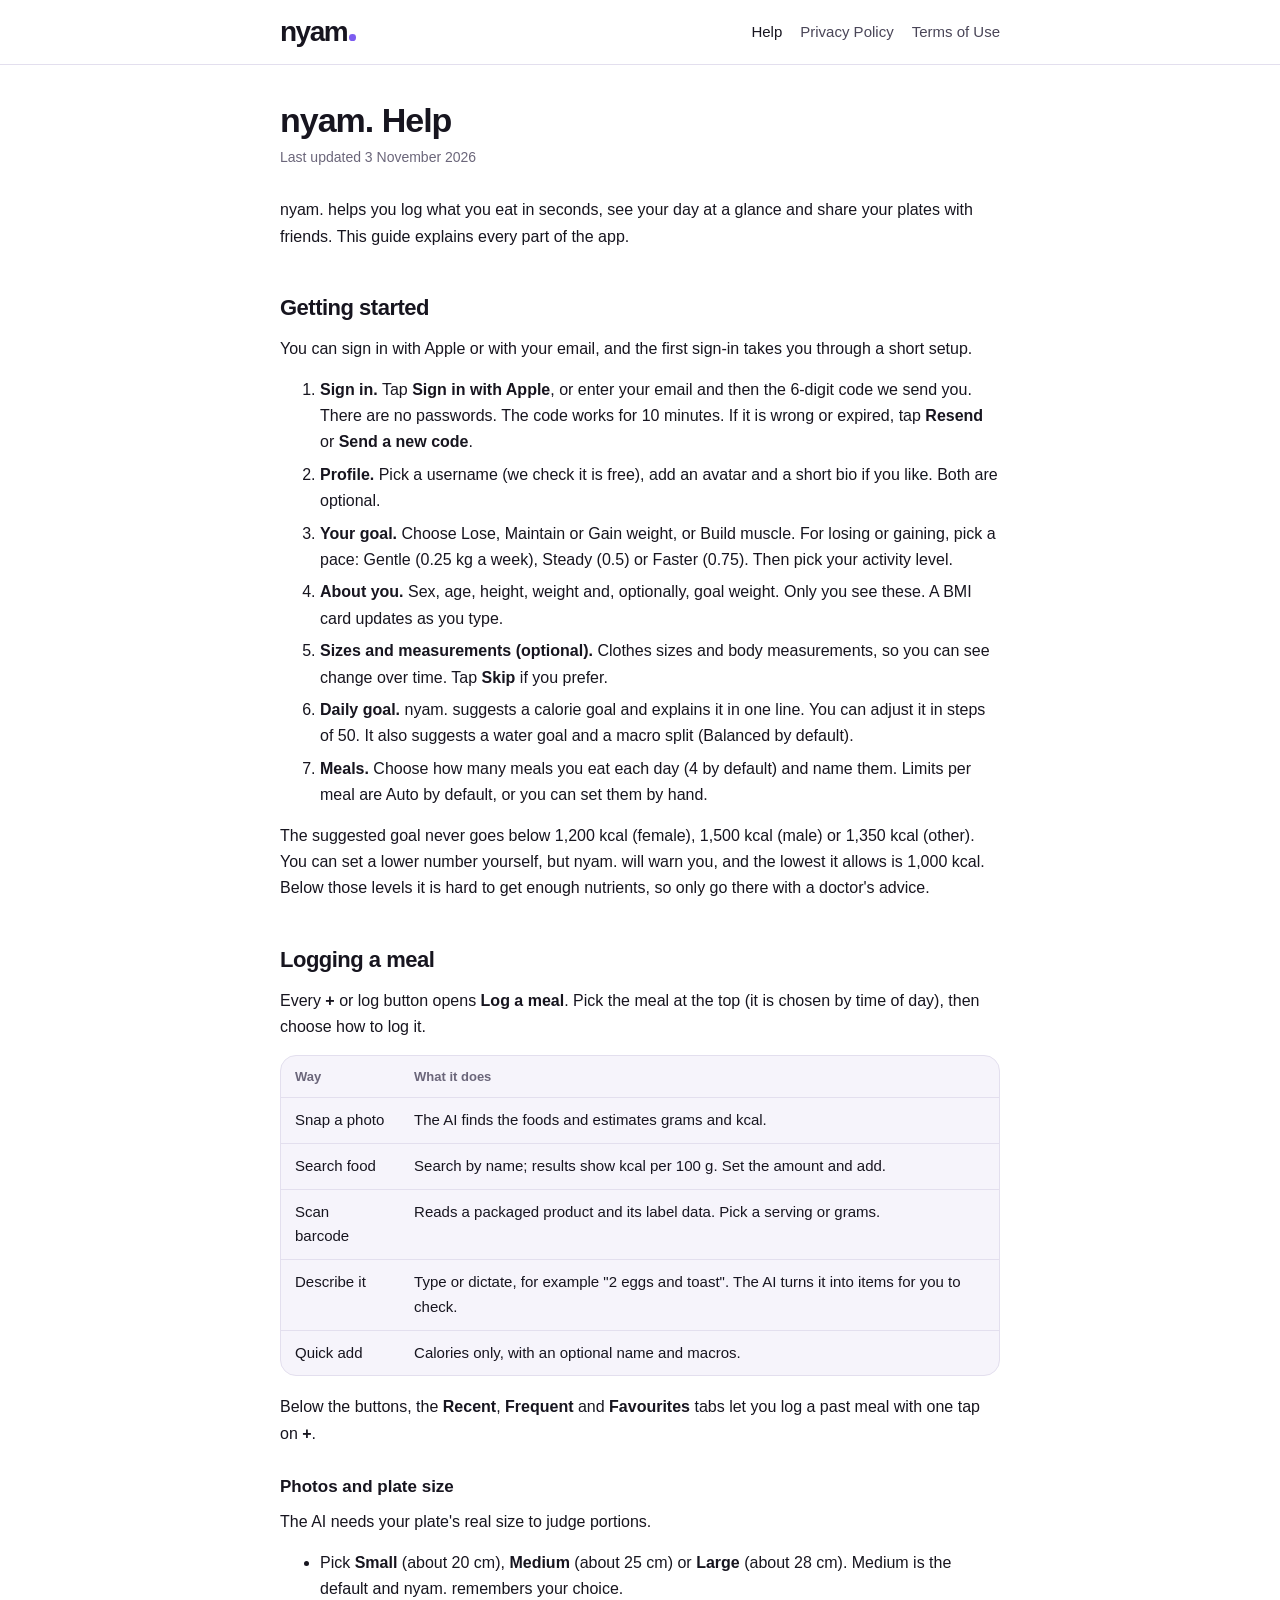
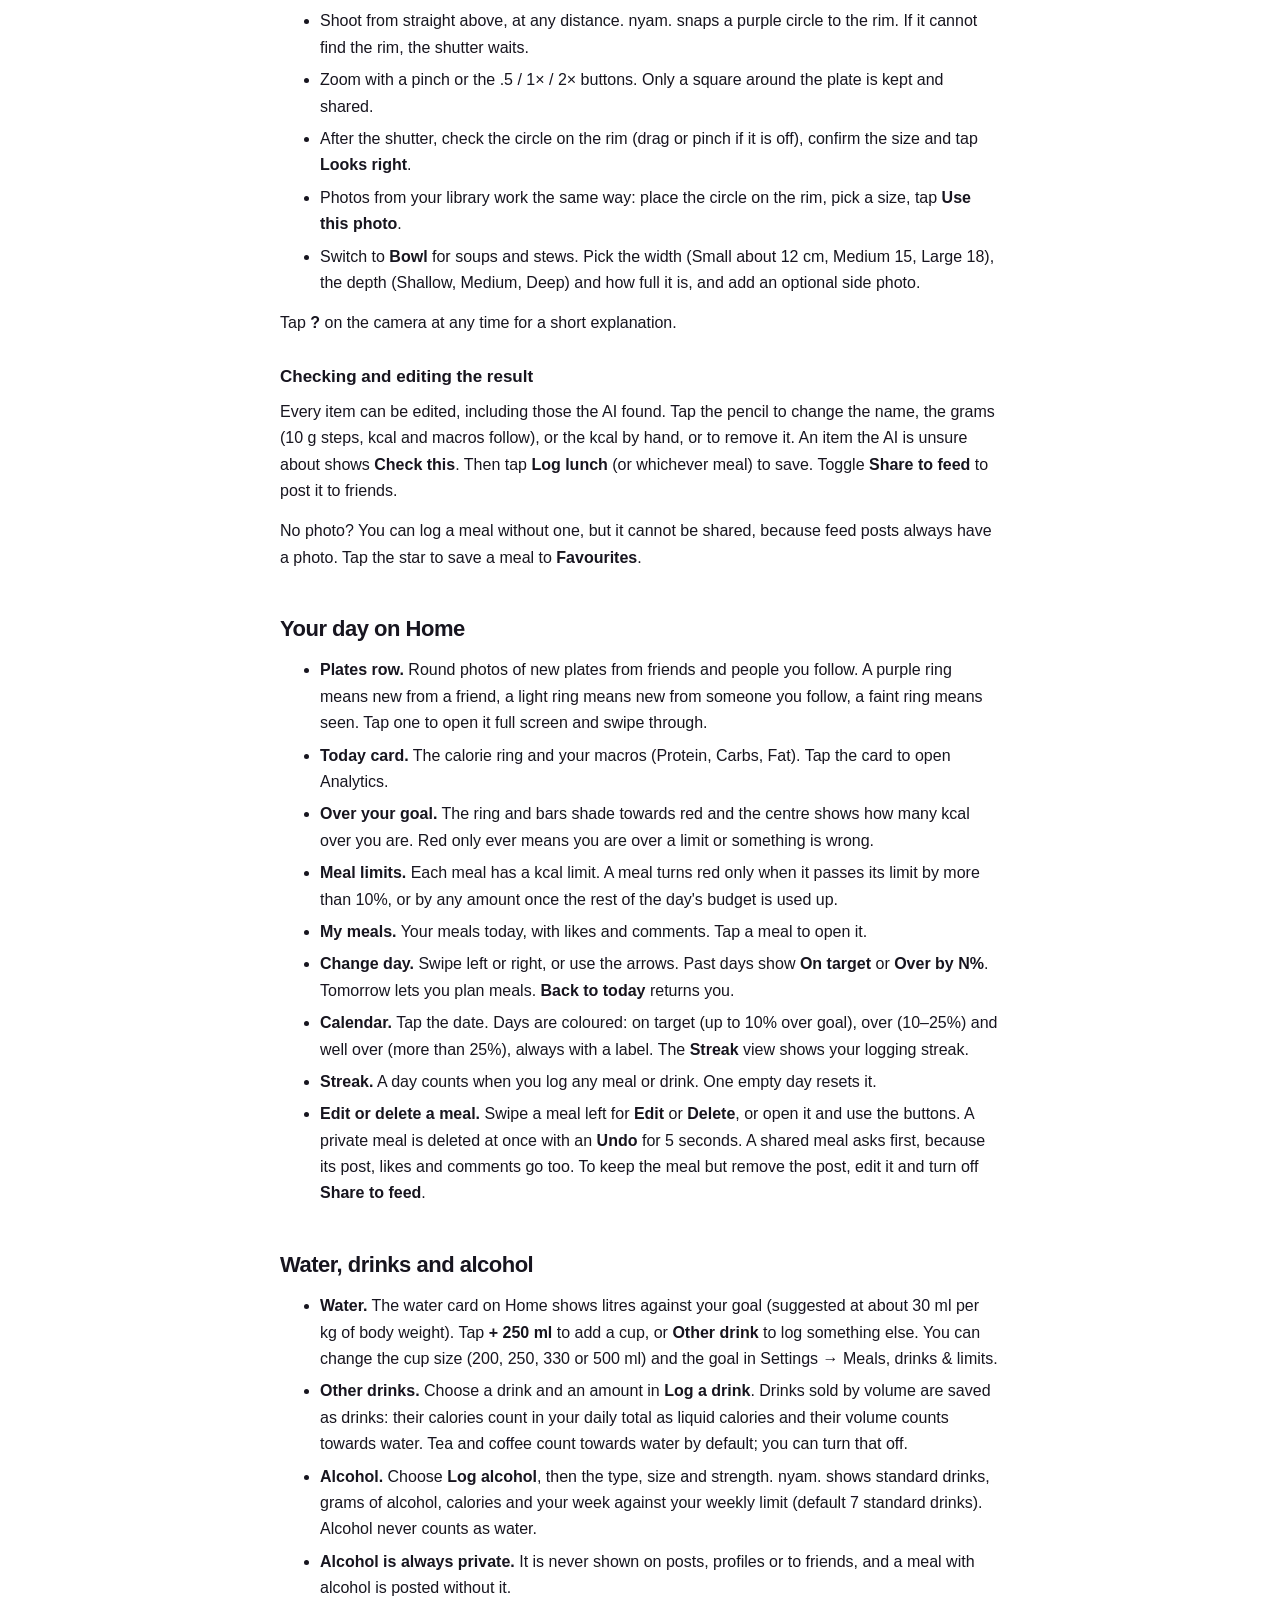
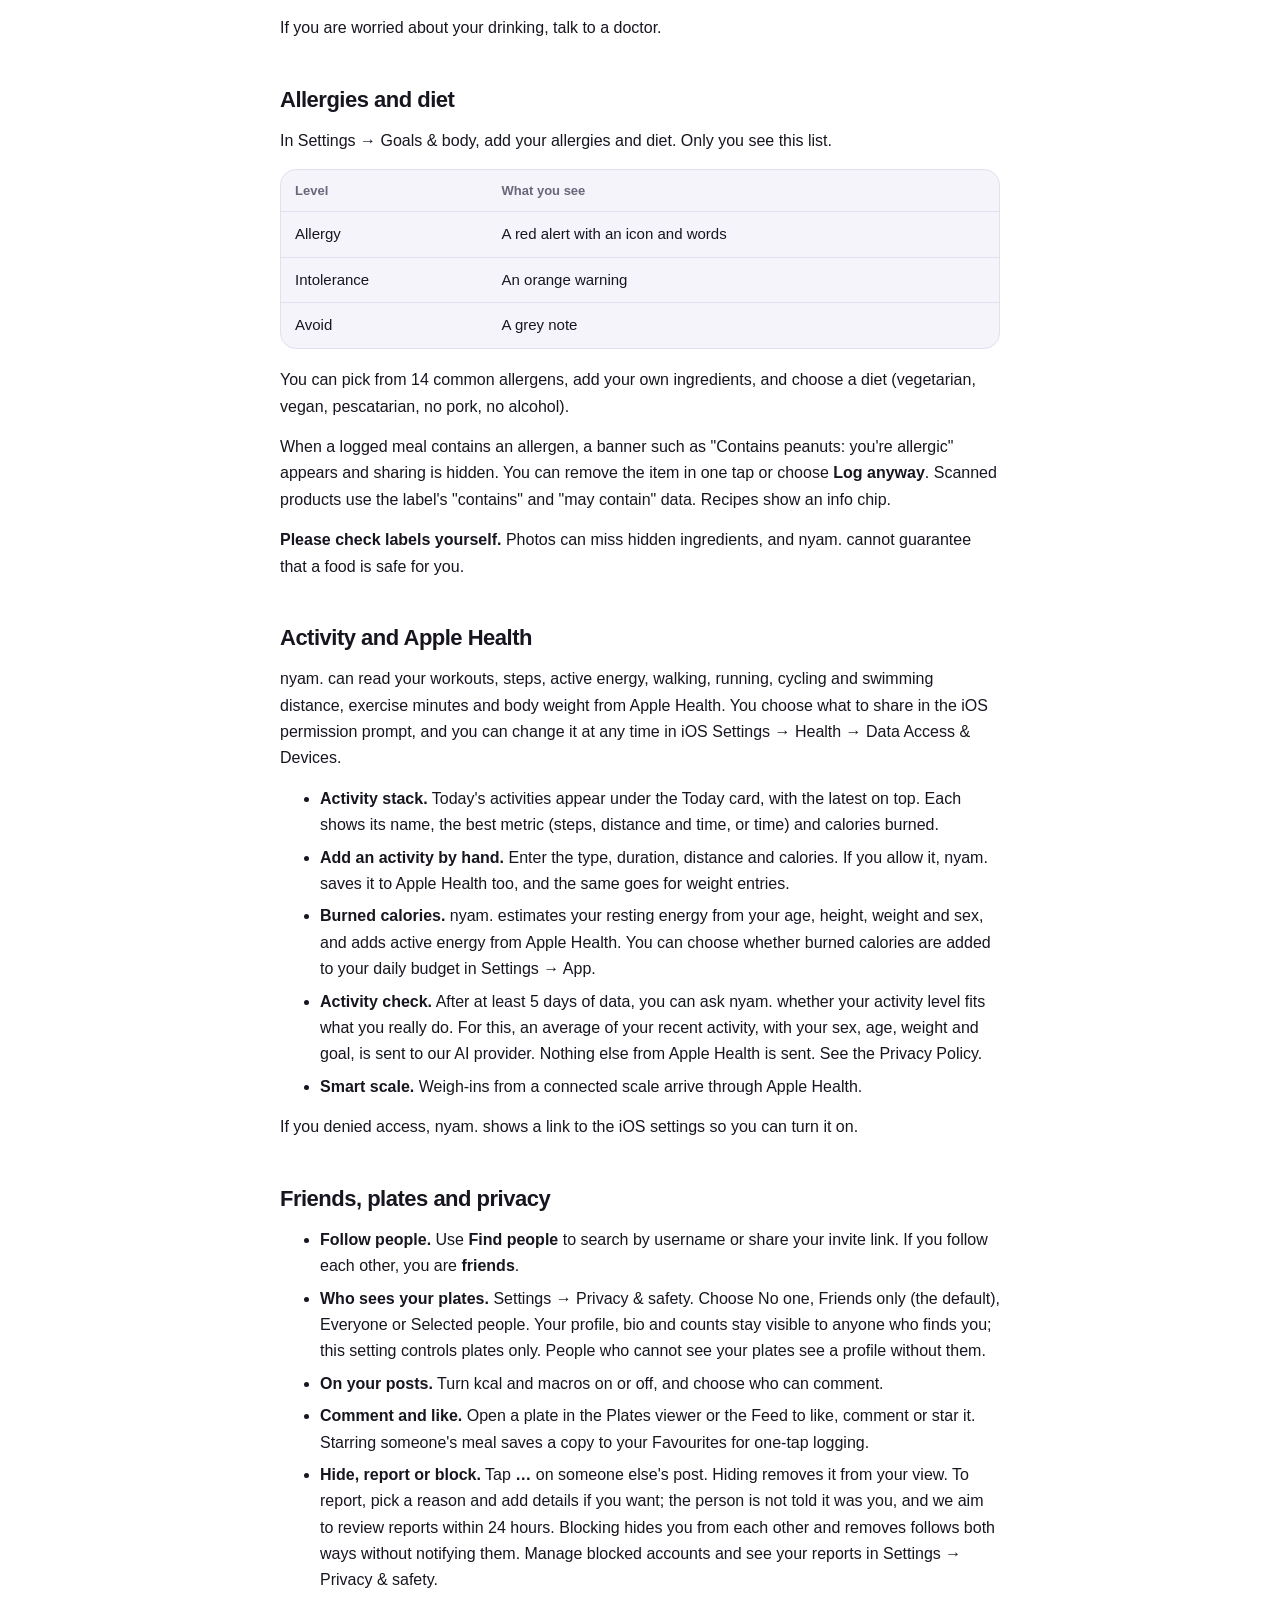
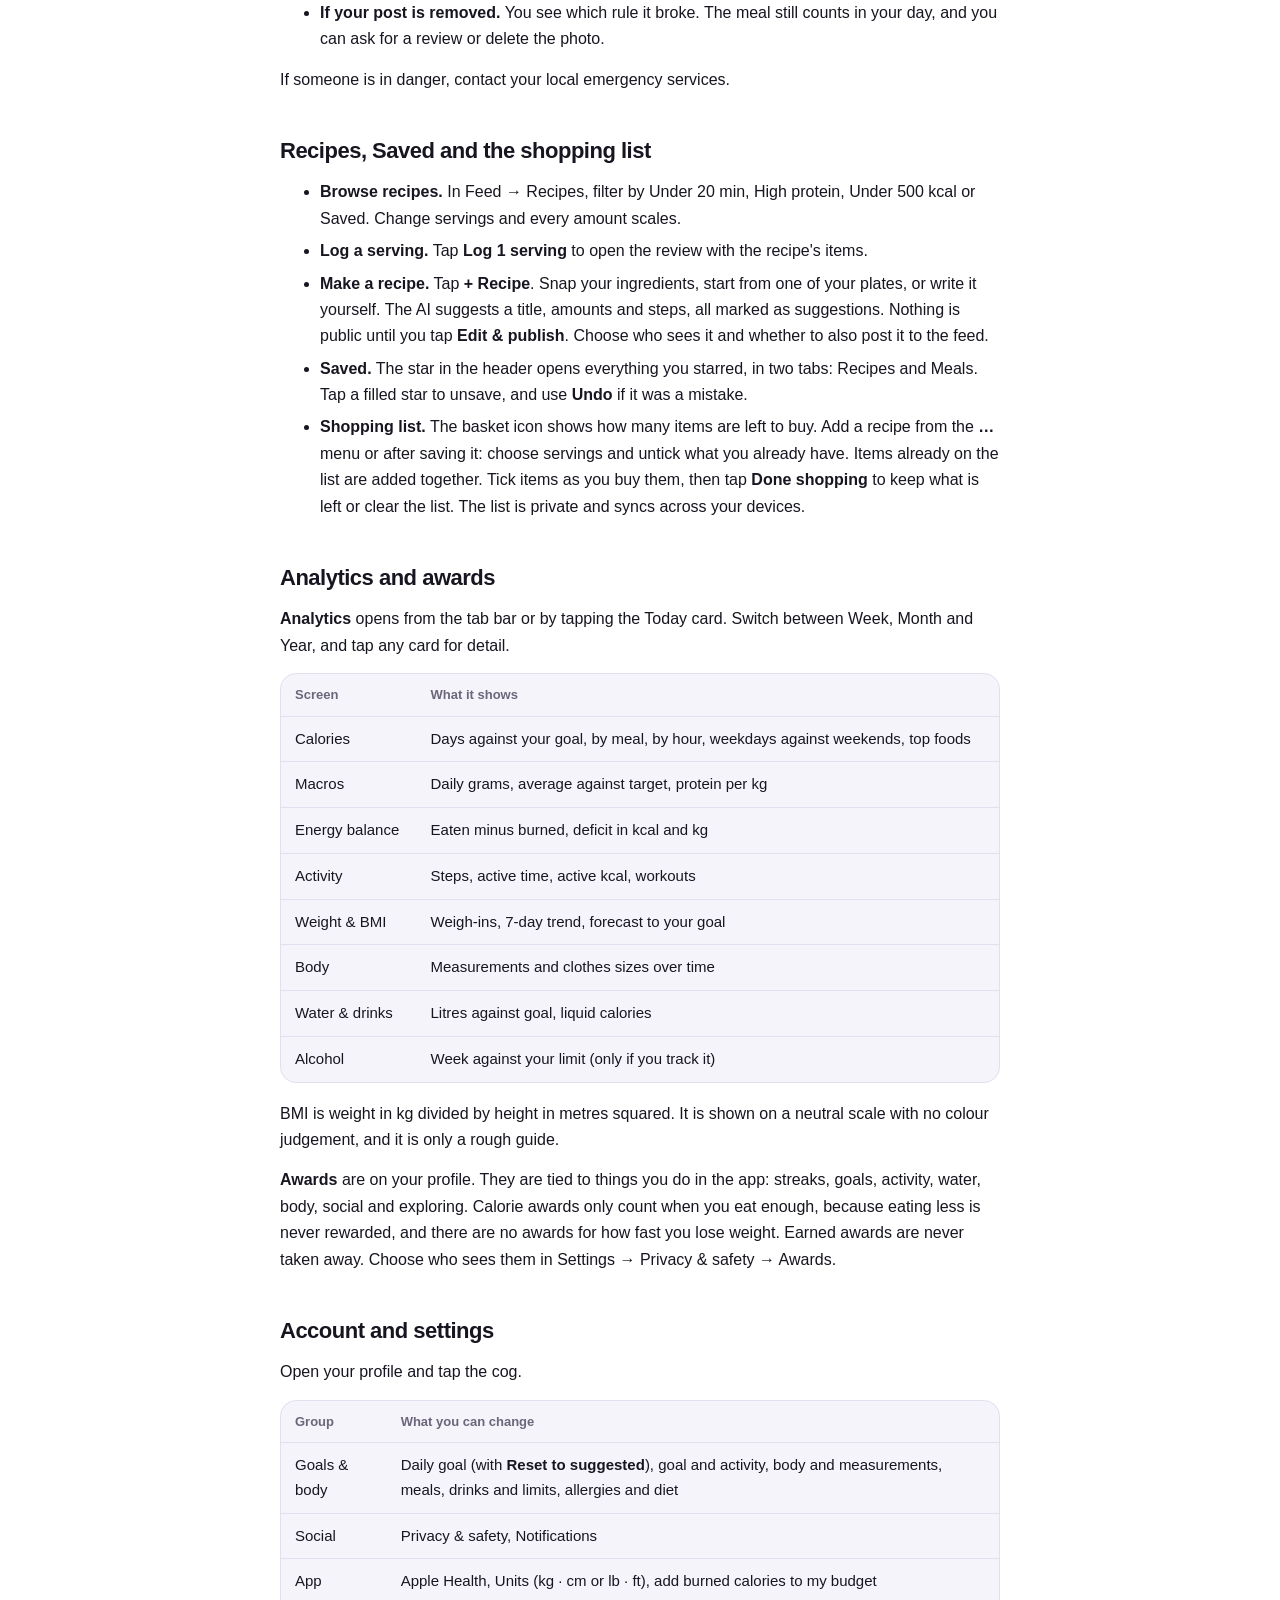
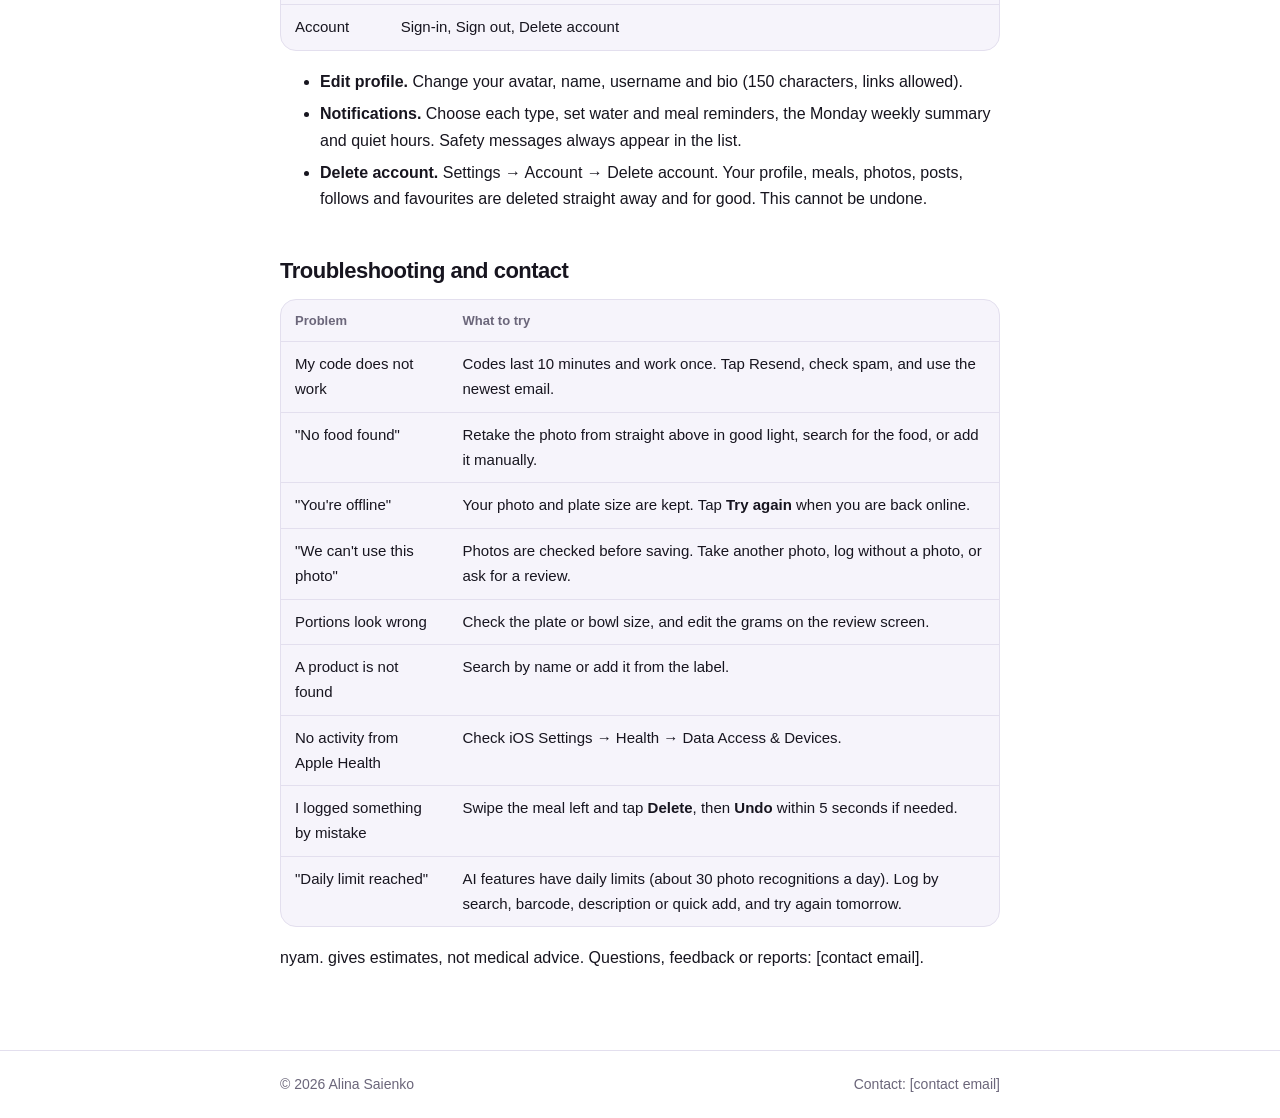
==== help/index.html @ d259c442 "Add Help, Privacy Policy and Terms pages Co-Authored-By: Claude Sonnet 5.5 <noreply@anthropic.com> C" ====
<!doctype html>
<html lang="en">
<head>
<meta charset="utf-8">
<meta name="viewport" content="width=device-width,initial-scale=1">
<title>nyam. Help</title>
<meta name="description" content="How to use nyam.: logging meals, plate size, privacy, Apple Health and troubleshooting.">
<meta name="theme-color" content="#08070C">
<link rel="stylesheet" href="../style.css">
</head>
<body>
<header class="top"><div class="wrap">
<a class="logo" href="../" aria-label="nyam. home">nyam<span class="dot"></span></a>
<nav><a href="../help/" aria-current="page">Help</a><a href="../privacy/">Privacy Policy</a><a href="../terms/">Terms of Use</a></nav>
</div></header>
<main><div class="wrap">
<h1 id="nyam-help">nyam. Help</h1>
<p class="updated">Last updated 3 November 2026</p>
<p>nyam. helps you log what you eat in seconds, see your day at a glance and share your plates with friends. This guide explains every part of the app.</p>
<h2 id="getting-started">Getting started</h2>
<p>You can sign in with Apple or with your email, and the first sign-in takes you through a short setup.</p>
<ol>
<li><strong>Sign in.</strong> Tap <strong>Sign in with Apple</strong>, or enter your email and then the 6-digit code we send you. There are no passwords. The code works for 10 minutes. If it is wrong or expired, tap <strong>Resend</strong> or <strong>Send a new code</strong>.</li>
<li><strong>Profile.</strong> Pick a username (we check it is free), add an avatar and a short bio if you like. Both are optional.</li>
<li><strong>Your goal.</strong> Choose Lose, Maintain or Gain weight, or Build muscle. For losing or gaining, pick a pace: Gentle (0.25 kg a week), Steady (0.5) or Faster (0.75). Then pick your activity level.</li>
<li><strong>About you.</strong> Sex, age, height, weight and, optionally, goal weight. Only you see these. A BMI card updates as you type.</li>
<li><strong>Sizes and measurements (optional).</strong> Clothes sizes and body measurements, so you can see change over time. Tap <strong>Skip</strong> if you prefer.</li>
<li><strong>Daily goal.</strong> nyam. suggests a calorie goal and explains it in one line. You can adjust it in steps of 50. It also suggests a water goal and a macro split (Balanced by default).</li>
<li><strong>Meals.</strong> Choose how many meals you eat each day (4 by default) and name them. Limits per meal are Auto by default, or you can set them by hand.</li>
</ol>
<p>The suggested goal never goes below 1,200 kcal (female), 1,500 kcal (male) or 1,350 kcal (other). You can set a lower number yourself, but nyam. will warn you, and the lowest it allows is 1,000 kcal. Below those levels it is hard to get enough nutrients, so only go there with a doctor's advice.</p>
<h2 id="logging-a-meal">Logging a meal</h2>
<p>Every <strong>+</strong> or log button opens <strong>Log a meal</strong>. Pick the meal at the top (it is chosen by time of day), then choose how to log it.</p>
<div class="tablewrap"><table>
<thead>
<tr>
<th>Way</th>
<th>What it does</th>
</tr>
</thead>
<tbody>
<tr>
<td>Snap a photo</td>
<td>The AI finds the foods and estimates grams and kcal.</td>
</tr>
<tr>
<td>Search food</td>
<td>Search by name; results show kcal per 100 g. Set the amount and add.</td>
</tr>
<tr>
<td>Scan barcode</td>
<td>Reads a packaged product and its label data. Pick a serving or grams.</td>
</tr>
<tr>
<td>Describe it</td>
<td>Type or dictate, for example "2 eggs and toast". The AI turns it into items for you to check.</td>
</tr>
<tr>
<td>Quick add</td>
<td>Calories only, with an optional name and macros.</td>
</tr>
</tbody>
</table></div>
<p>Below the buttons, the <strong>Recent</strong>, <strong>Frequent</strong> and <strong>Favourites</strong> tabs let you log a past meal with one tap on <strong>+</strong>.</p>
<h3 id="photos-and-plate-size">Photos and plate size</h3>
<p>The AI needs your plate's real size to judge portions.</p>
<ul>
<li>Pick <strong>Small</strong> (about 20 cm), <strong>Medium</strong> (about 25 cm) or <strong>Large</strong> (about 28 cm). Medium is the default and nyam. remembers your choice.</li>
<li>Shoot from straight above, at any distance. nyam. snaps a purple circle to the rim. If it cannot find the rim, the shutter waits.</li>
<li>Zoom with a pinch or the .5 / 1× / 2× buttons. Only a square around the plate is kept and shared.</li>
<li>After the shutter, check the circle on the rim (drag or pinch if it is off), confirm the size and tap <strong>Looks right</strong>.</li>
<li>Photos from your library work the same way: place the circle on the rim, pick a size, tap <strong>Use this photo</strong>.</li>
<li>Switch to <strong>Bowl</strong> for soups and stews. Pick the width (Small about 12 cm, Medium 15, Large 18), the depth (Shallow, Medium, Deep) and how full it is, and add an optional side photo.</li>
</ul>
<p>Tap <strong>?</strong> on the camera at any time for a short explanation.</p>
<h3 id="checking-and-editing-the-result">Checking and editing the result</h3>
<p>Every item can be edited, including those the AI found. Tap the pencil to change the name, the grams (10 g steps, kcal and macros follow), or the kcal by hand, or to remove it. An item the AI is unsure about shows <strong>Check this</strong>. Then tap <strong>Log lunch</strong> (or whichever meal) to save. Toggle <strong>Share to feed</strong> to post it to friends.</p>
<p>No photo? You can log a meal without one, but it cannot be shared, because feed posts always have a photo. Tap the star to save a meal to <strong>Favourites</strong>.</p>
<h2 id="your-day-on-home">Your day on Home</h2>
<ul>
<li><strong>Plates row.</strong> Round photos of new plates from friends and people you follow. A purple ring means new from a friend, a light ring means new from someone you follow, a faint ring means seen. Tap one to open it full screen and swipe through.</li>
<li><strong>Today card.</strong> The calorie ring and your macros (Protein, Carbs, Fat). Tap the card to open Analytics.</li>
<li><strong>Over your goal.</strong> The ring and bars shade towards red and the centre shows how many kcal over you are. Red only ever means you are over a limit or something is wrong.</li>
<li><strong>Meal limits.</strong> Each meal has a kcal limit. A meal turns red only when it passes its limit by more than 10%, or by any amount once the rest of the day's budget is used up.</li>
<li><strong>My meals.</strong> Your meals today, with likes and comments. Tap a meal to open it.</li>
<li><strong>Change day.</strong> Swipe left or right, or use the arrows. Past days show <strong>On target</strong> or <strong>Over by N%</strong>. Tomorrow lets you plan meals. <strong>Back to today</strong> returns you.</li>
<li><strong>Calendar.</strong> Tap the date. Days are coloured: on target (up to 10% over goal), over (10–25%) and well over (more than 25%), always with a label. The <strong>Streak</strong> view shows your logging streak.</li>
<li><strong>Streak.</strong> A day counts when you log any meal or drink. One empty day resets it.</li>
<li><strong>Edit or delete a meal.</strong> Swipe a meal left for <strong>Edit</strong> or <strong>Delete</strong>, or open it and use the buttons. A private meal is deleted at once with an <strong>Undo</strong> for 5 seconds. A shared meal asks first, because its post, likes and comments go too. To keep the meal but remove the post, edit it and turn off <strong>Share to feed</strong>.</li>
</ul>
<h2 id="water-drinks-and-alcohol">Water, drinks and alcohol</h2>
<ul>
<li><strong>Water.</strong> The water card on Home shows litres against your goal (suggested at about 30 ml per kg of body weight). Tap <strong>+ 250 ml</strong> to add a cup, or <strong>Other drink</strong> to log something else. You can change the cup size (200, 250, 330 or 500 ml) and the goal in Settings → Meals, drinks &amp; limits.</li>
<li><strong>Other drinks.</strong> Choose a drink and an amount in <strong>Log a drink</strong>. Drinks sold by volume are saved as drinks: their calories count in your daily total as liquid calories and their volume counts towards water. Tea and coffee count towards water by default; you can turn that off.</li>
<li><strong>Alcohol.</strong> Choose <strong>Log alcohol</strong>, then the type, size and strength. nyam. shows standard drinks, grams of alcohol, calories and your week against your weekly limit (default 7 standard drinks). Alcohol never counts as water.</li>
<li><strong>Alcohol is always private.</strong> It is never shown on posts, profiles or to friends, and a meal with alcohol is posted without it.</li>
</ul>
<p>If you are worried about your drinking, talk to a doctor.</p>
<h2 id="allergies-and-diet">Allergies and diet</h2>
<p>In Settings → Goals &amp; body, add your allergies and diet. Only you see this list.</p>
<div class="tablewrap"><table>
<thead>
<tr>
<th>Level</th>
<th>What you see</th>
</tr>
</thead>
<tbody>
<tr>
<td>Allergy</td>
<td>A red alert with an icon and words</td>
</tr>
<tr>
<td>Intolerance</td>
<td>An orange warning</td>
</tr>
<tr>
<td>Avoid</td>
<td>A grey note</td>
</tr>
</tbody>
</table></div>
<p>You can pick from 14 common allergens, add your own ingredients, and choose a diet (vegetarian, vegan, pescatarian, no pork, no alcohol).</p>
<p>When a logged meal contains an allergen, a banner such as "Contains peanuts: you're allergic" appears and sharing is hidden. You can remove the item in one tap or choose <strong>Log anyway</strong>. Scanned products use the label's "contains" and "may contain" data. Recipes show an info chip.</p>
<p><strong>Please check labels yourself.</strong> Photos can miss hidden ingredients, and nyam. cannot guarantee that a food is safe for you.</p>
<h2 id="activity-and-apple-health">Activity and Apple Health</h2>
<p>nyam. can read your workouts, steps, active energy, walking, running, cycling and swimming distance, exercise minutes and body weight from Apple Health. You choose what to share in the iOS permission prompt, and you can change it at any time in iOS Settings → Health → Data Access &amp; Devices.</p>
<ul>
<li><strong>Activity stack.</strong> Today's activities appear under the Today card, with the latest on top. Each shows its name, the best metric (steps, distance and time, or time) and calories burned.</li>
<li><strong>Add an activity by hand.</strong> Enter the type, duration, distance and calories. If you allow it, nyam. saves it to Apple Health too, and the same goes for weight entries.</li>
<li><strong>Burned calories.</strong> nyam. estimates your resting energy from your age, height, weight and sex, and adds active energy from Apple Health. You can choose whether burned calories are added to your daily budget in Settings → App.</li>
<li><strong>Activity check.</strong> After at least 5 days of data, you can ask nyam. whether your activity level fits what you really do. For this, an average of your recent activity, with your sex, age, weight and goal, is sent to our AI provider. Nothing else from Apple Health is sent. See the Privacy Policy.</li>
<li><strong>Smart scale.</strong> Weigh-ins from a connected scale arrive through Apple Health.</li>
</ul>
<p>If you denied access, nyam. shows a link to the iOS settings so you can turn it on.</p>
<h2 id="friends-plates-and-privacy">Friends, plates and privacy</h2>
<ul>
<li><strong>Follow people.</strong> Use <strong>Find people</strong> to search by username or share your invite link. If you follow each other, you are <strong>friends</strong>.</li>
<li><strong>Who sees your plates.</strong> Settings → Privacy &amp; safety. Choose No one, Friends only (the default), Everyone or Selected people. Your profile, bio and counts stay visible to anyone who finds you; this setting controls plates only. People who cannot see your plates see a profile without them.</li>
<li><strong>On your posts.</strong> Turn kcal and macros on or off, and choose who can comment.</li>
<li><strong>Comment and like.</strong> Open a plate in the Plates viewer or the Feed to like, comment or star it. Starring someone's meal saves a copy to your Favourites for one-tap logging.</li>
<li><strong>Hide, report or block.</strong> Tap <strong>…</strong> on someone else's post. Hiding removes it from your view. To report, pick a reason and add details if you want; the person is not told it was you, and we aim to review reports within 24 hours. Blocking hides you from each other and removes follows both ways without notifying them. Manage blocked accounts and see your reports in Settings → Privacy &amp; safety.</li>
<li><strong>If your post is removed.</strong> You see which rule it broke. The meal still counts in your day, and you can ask for a review or delete the photo.</li>
</ul>
<p>If someone is in danger, contact your local emergency services.</p>
<h2 id="recipes-saved-and-the-shopping-list">Recipes, Saved and the shopping list</h2>
<ul>
<li><strong>Browse recipes.</strong> In Feed → Recipes, filter by Under 20 min, High protein, Under 500 kcal or Saved. Change servings and every amount scales.</li>
<li><strong>Log a serving.</strong> Tap <strong>Log 1 serving</strong> to open the review with the recipe's items.</li>
<li><strong>Make a recipe.</strong> Tap <strong>+ Recipe</strong>. Snap your ingredients, start from one of your plates, or write it yourself. The AI suggests a title, amounts and steps, all marked as suggestions. Nothing is public until you tap <strong>Edit &amp; publish</strong>. Choose who sees it and whether to also post it to the feed.</li>
<li><strong>Saved.</strong> The star in the header opens everything you starred, in two tabs: Recipes and Meals. Tap a filled star to unsave, and use <strong>Undo</strong> if it was a mistake.</li>
<li><strong>Shopping list.</strong> The basket icon shows how many items are left to buy. Add a recipe from the <strong>…</strong> menu or after saving it: choose servings and untick what you already have. Items already on the list are added together. Tick items as you buy them, then tap <strong>Done shopping</strong> to keep what is left or clear the list. The list is private and syncs across your devices.</li>
</ul>
<h2 id="analytics-and-awards">Analytics and awards</h2>
<p><strong>Analytics</strong> opens from the tab bar or by tapping the Today card. Switch between Week, Month and Year, and tap any card for detail.</p>
<div class="tablewrap"><table>
<thead>
<tr>
<th>Screen</th>
<th>What it shows</th>
</tr>
</thead>
<tbody>
<tr>
<td>Calories</td>
<td>Days against your goal, by meal, by hour, weekdays against weekends, top foods</td>
</tr>
<tr>
<td>Macros</td>
<td>Daily grams, average against target, protein per kg</td>
</tr>
<tr>
<td>Energy balance</td>
<td>Eaten minus burned, deficit in kcal and kg</td>
</tr>
<tr>
<td>Activity</td>
<td>Steps, active time, active kcal, workouts</td>
</tr>
<tr>
<td>Weight &amp; BMI</td>
<td>Weigh-ins, 7-day trend, forecast to your goal</td>
</tr>
<tr>
<td>Body</td>
<td>Measurements and clothes sizes over time</td>
</tr>
<tr>
<td>Water &amp; drinks</td>
<td>Litres against goal, liquid calories</td>
</tr>
<tr>
<td>Alcohol</td>
<td>Week against your limit (only if you track it)</td>
</tr>
</tbody>
</table></div>
<p>BMI is weight in kg divided by height in metres squared. It is shown on a neutral scale with no colour judgement, and it is only a rough guide.</p>
<p><strong>Awards</strong> are on your profile. They are tied to things you do in the app: streaks, goals, activity, water, body, social and exploring. Calorie awards only count when you eat enough, because eating less is never rewarded, and there are no awards for how fast you lose weight. Earned awards are never taken away. Choose who sees them in Settings → Privacy &amp; safety → Awards.</p>
<h2 id="account-and-settings">Account and settings</h2>
<p>Open your profile and tap the cog.</p>
<div class="tablewrap"><table>
<thead>
<tr>
<th>Group</th>
<th>What you can change</th>
</tr>
</thead>
<tbody>
<tr>
<td>Goals &amp; body</td>
<td>Daily goal (with <strong>Reset to suggested</strong>), goal and activity, body and measurements, meals, drinks and limits, allergies and diet</td>
</tr>
<tr>
<td>Social</td>
<td>Privacy &amp; safety, Notifications</td>
</tr>
<tr>
<td>App</td>
<td>Apple Health, Units (kg · cm or lb · ft), add burned calories to my budget</td>
</tr>
<tr>
<td>Account</td>
<td>Sign-in, Sign out, Delete account</td>
</tr>
</tbody>
</table></div>
<ul>
<li><strong>Edit profile.</strong> Change your avatar, name, username and bio (150 characters, links allowed).</li>
<li><strong>Notifications.</strong> Choose each type, set water and meal reminders, the Monday weekly summary and quiet hours. Safety messages always appear in the list.</li>
<li><strong>Delete account.</strong> Settings → Account → Delete account. Your profile, meals, photos, posts, follows and favourites are deleted straight away and for good. This cannot be undone.</li>
</ul>
<h2 id="troubleshooting-and-contact">Troubleshooting and contact</h2>
<div class="tablewrap"><table>
<thead>
<tr>
<th>Problem</th>
<th>What to try</th>
</tr>
</thead>
<tbody>
<tr>
<td>My code does not work</td>
<td>Codes last 10 minutes and work once. Tap Resend, check spam, and use the newest email.</td>
</tr>
<tr>
<td>"No food found"</td>
<td>Retake the photo from straight above in good light, search for the food, or add it manually.</td>
</tr>
<tr>
<td>"You're offline"</td>
<td>Your photo and plate size are kept. Tap <strong>Try again</strong> when you are back online.</td>
</tr>
<tr>
<td>"We can't use this photo"</td>
<td>Photos are checked before saving. Take another photo, log without a photo, or ask for a review.</td>
</tr>
<tr>
<td>Portions look wrong</td>
<td>Check the plate or bowl size, and edit the grams on the review screen.</td>
</tr>
<tr>
<td>A product is not found</td>
<td>Search by name or add it from the label.</td>
</tr>
<tr>
<td>No activity from Apple Health</td>
<td>Check iOS Settings → Health → Data Access &amp; Devices.</td>
</tr>
<tr>
<td>I logged something by mistake</td>
<td>Swipe the meal left and tap <strong>Delete</strong>, then <strong>Undo</strong> within 5 seconds if needed.</td>
</tr>
<tr>
<td>"Daily limit reached"</td>
<td>AI features have daily limits (about 30 photo recognitions a day). Log by search, barcode, description or quick add, and try again tomorrow.</td>
</tr>
</tbody>
</table></div>
<p>nyam. gives estimates, not medical advice. Questions, feedback or reports: [contact email].</p>
</div></main>
<footer><div class="wrap"><span>&copy; 2026 Alina Saienko</span><span>Contact: [contact email]</span></div></footer>
</body>
</html>
---- style.css ----
:root{--void:#08070C;--card:#17151F;--line:#2A2734;--chalk:#F2F0F7;--mist:#CBC7D6;--mute:#A29DB0;--orchid:#A78BFA;}
*{box-sizing:border-box}
html{-webkit-text-size-adjust:100%}
body{margin:0;background:var(--void);color:var(--chalk);font:16px/1.65 -apple-system,BlinkMacSystemFont,"Segoe UI",Roboto,Helvetica,Arial,sans-serif}
a{color:var(--orchid);text-underline-offset:2px}
a:hover{color:#C9BBFF}
.wrap{max-width:760px;margin:0 auto;padding:0 20px}
header.top{border-bottom:1px solid var(--line)}
header.top .wrap{display:flex;align-items:center;justify-content:space-between;gap:16px;padding:18px 20px;flex-wrap:wrap}
.logo{font-weight:800;font-size:28px;letter-spacing:-1.5px;color:var(--chalk);text-decoration:none;line-height:1}
.logo .dot{display:inline-block;width:.24em;height:.24em;border-radius:50%;background:var(--orchid);margin-left:.06em}
nav a{color:var(--mist);text-decoration:none;margin-left:18px;font-size:15px}
nav a:hover,nav a[aria-current]{color:var(--chalk)}
main{padding:36px 0 64px}
h1{font-size:34px;line-height:1.15;letter-spacing:-1px;margin:0 0 6px;font-weight:800}
.updated{color:var(--mute);font-size:14px;margin:0 0 28px}
h2{font-size:22px;letter-spacing:-.5px;margin:40px 0 10px;font-weight:800;scroll-margin-top:16px}
h3{font-size:17px;margin:26px 0 8px;font-weight:700}
p,ul,ol{margin:0 0 14px}
li{margin-bottom:6px}
strong{font-weight:700}
.tablewrap{overflow-x:auto;margin:0 0 18px;border:1px solid var(--line);border-radius:16px;background:var(--card)}
table{border-collapse:collapse;width:100%;font-size:15px}
th,td{text-align:left;vertical-align:top;padding:10px 14px;border-bottom:1px solid var(--line)}
th{color:var(--mute);font-weight:600;font-size:13px;white-space:nowrap}
tr:last-child td{border-bottom:0}
footer{border-top:1px solid var(--line);color:var(--mute);font-size:14px}
footer .wrap{padding:22px 20px;display:flex;gap:8px 20px;flex-wrap:wrap;justify-content:space-between}
footer a{color:var(--mist)}
.cards{display:grid;gap:14px;margin:28px 0}
.card{display:block;background:var(--card);border:1px solid var(--line);border-radius:28px;padding:22px 24px;text-decoration:none;color:var(--chalk)}
.card:hover{border-color:var(--orchid)}
.card b{display:block;font-size:19px;letter-spacing:-.3px;margin-bottom:4px}
.card span{color:var(--mute);font-size:15px}
.lead{font-size:19px;color:var(--mist)}
@media (prefers-color-scheme:light){
:root{--void:#FFFFFF;--card:#F6F4FB;--line:#E3DFEE;--chalk:#17151F;--mist:#4A4658;--mute:#6B667A;--orchid:#5B3FD9}
a:hover{color:#3E27A8}
.logo .dot{background:#7C5CF0}
}
@media print{body{background:#fff;color:#000}header.top,footer{display:none}}
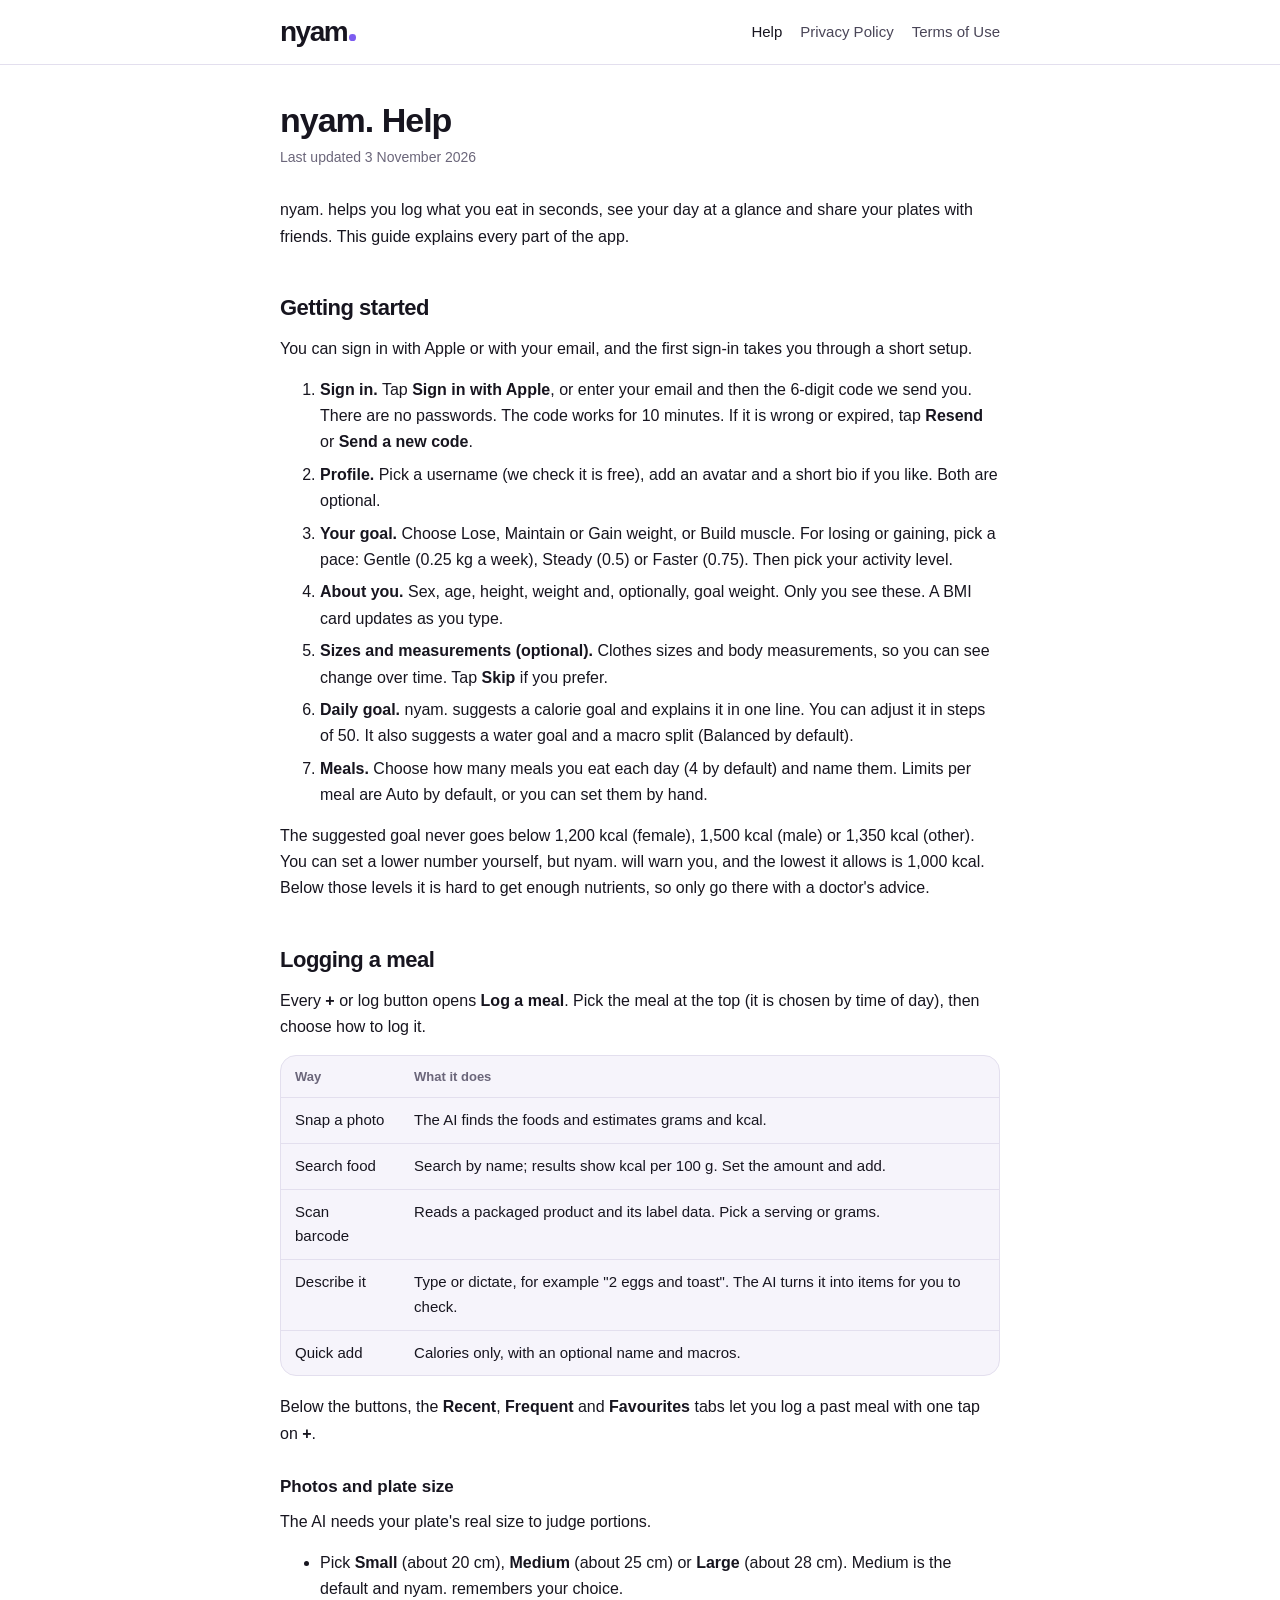
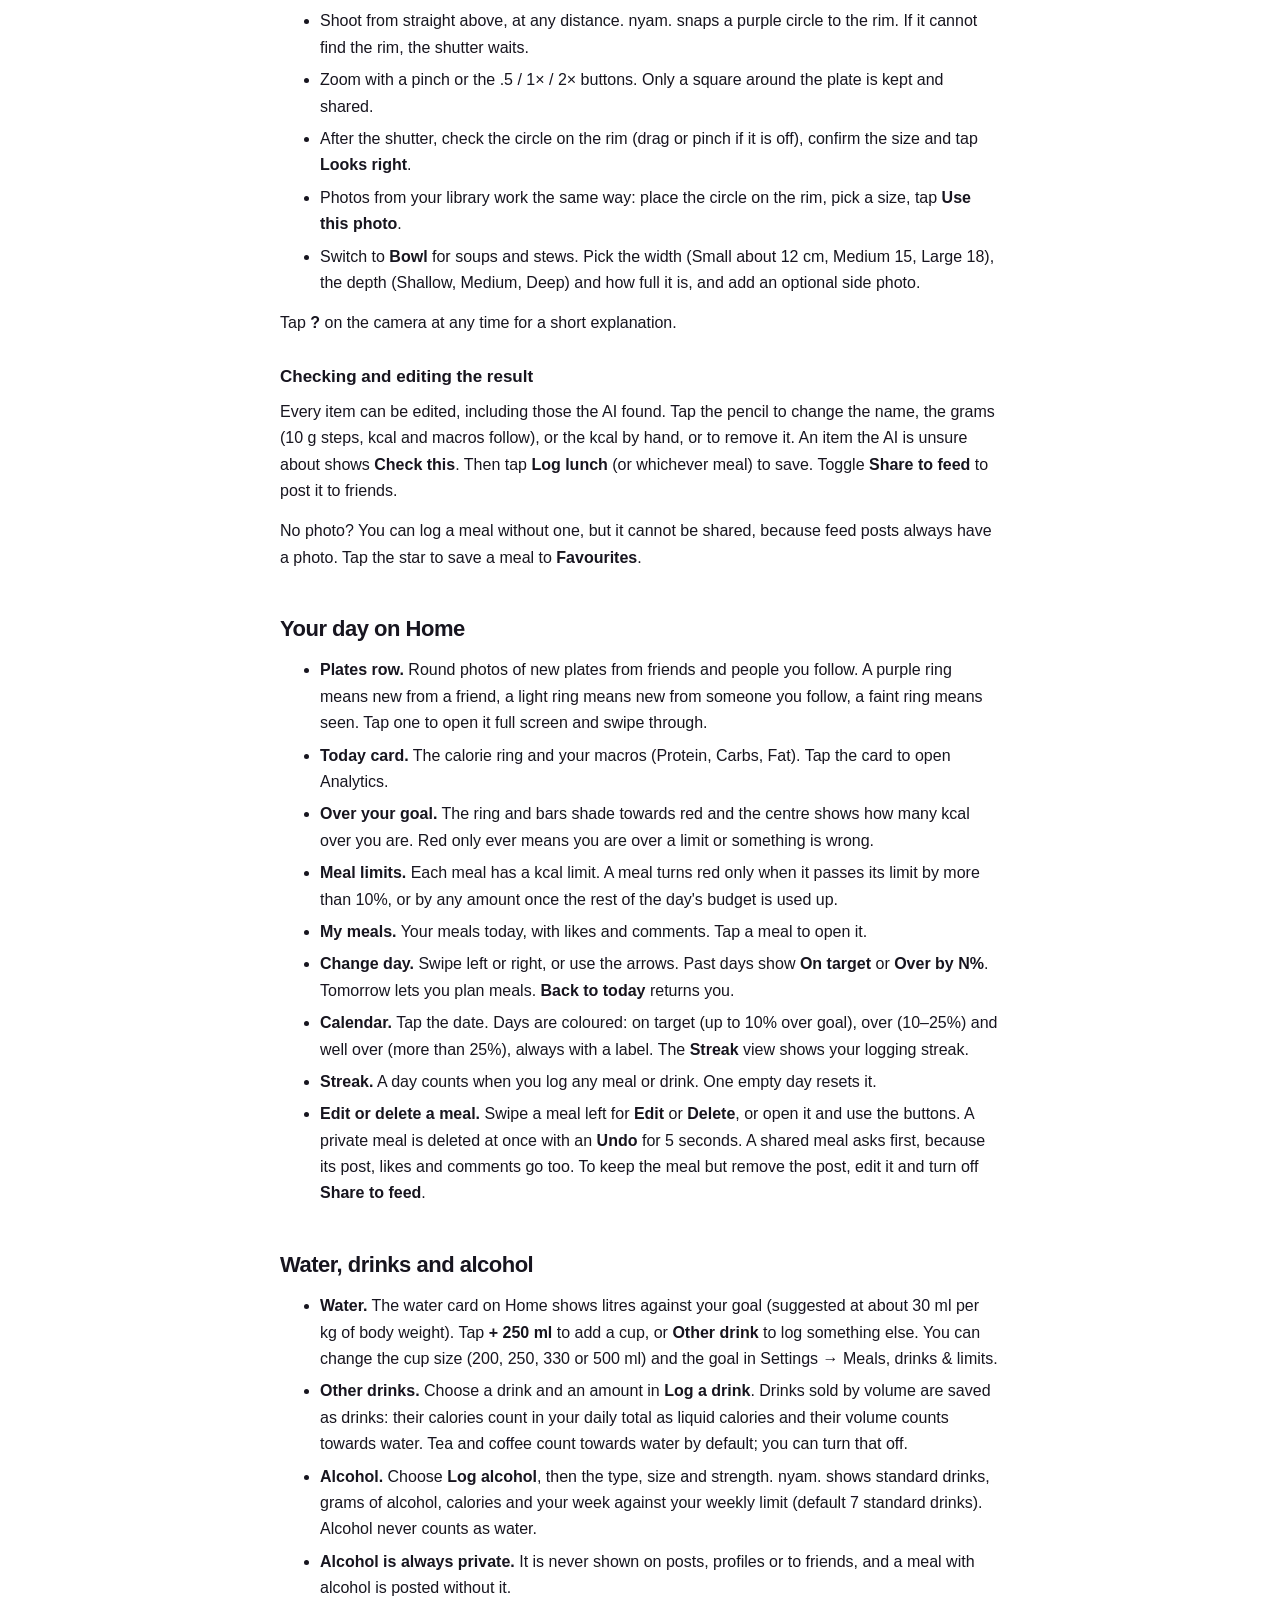
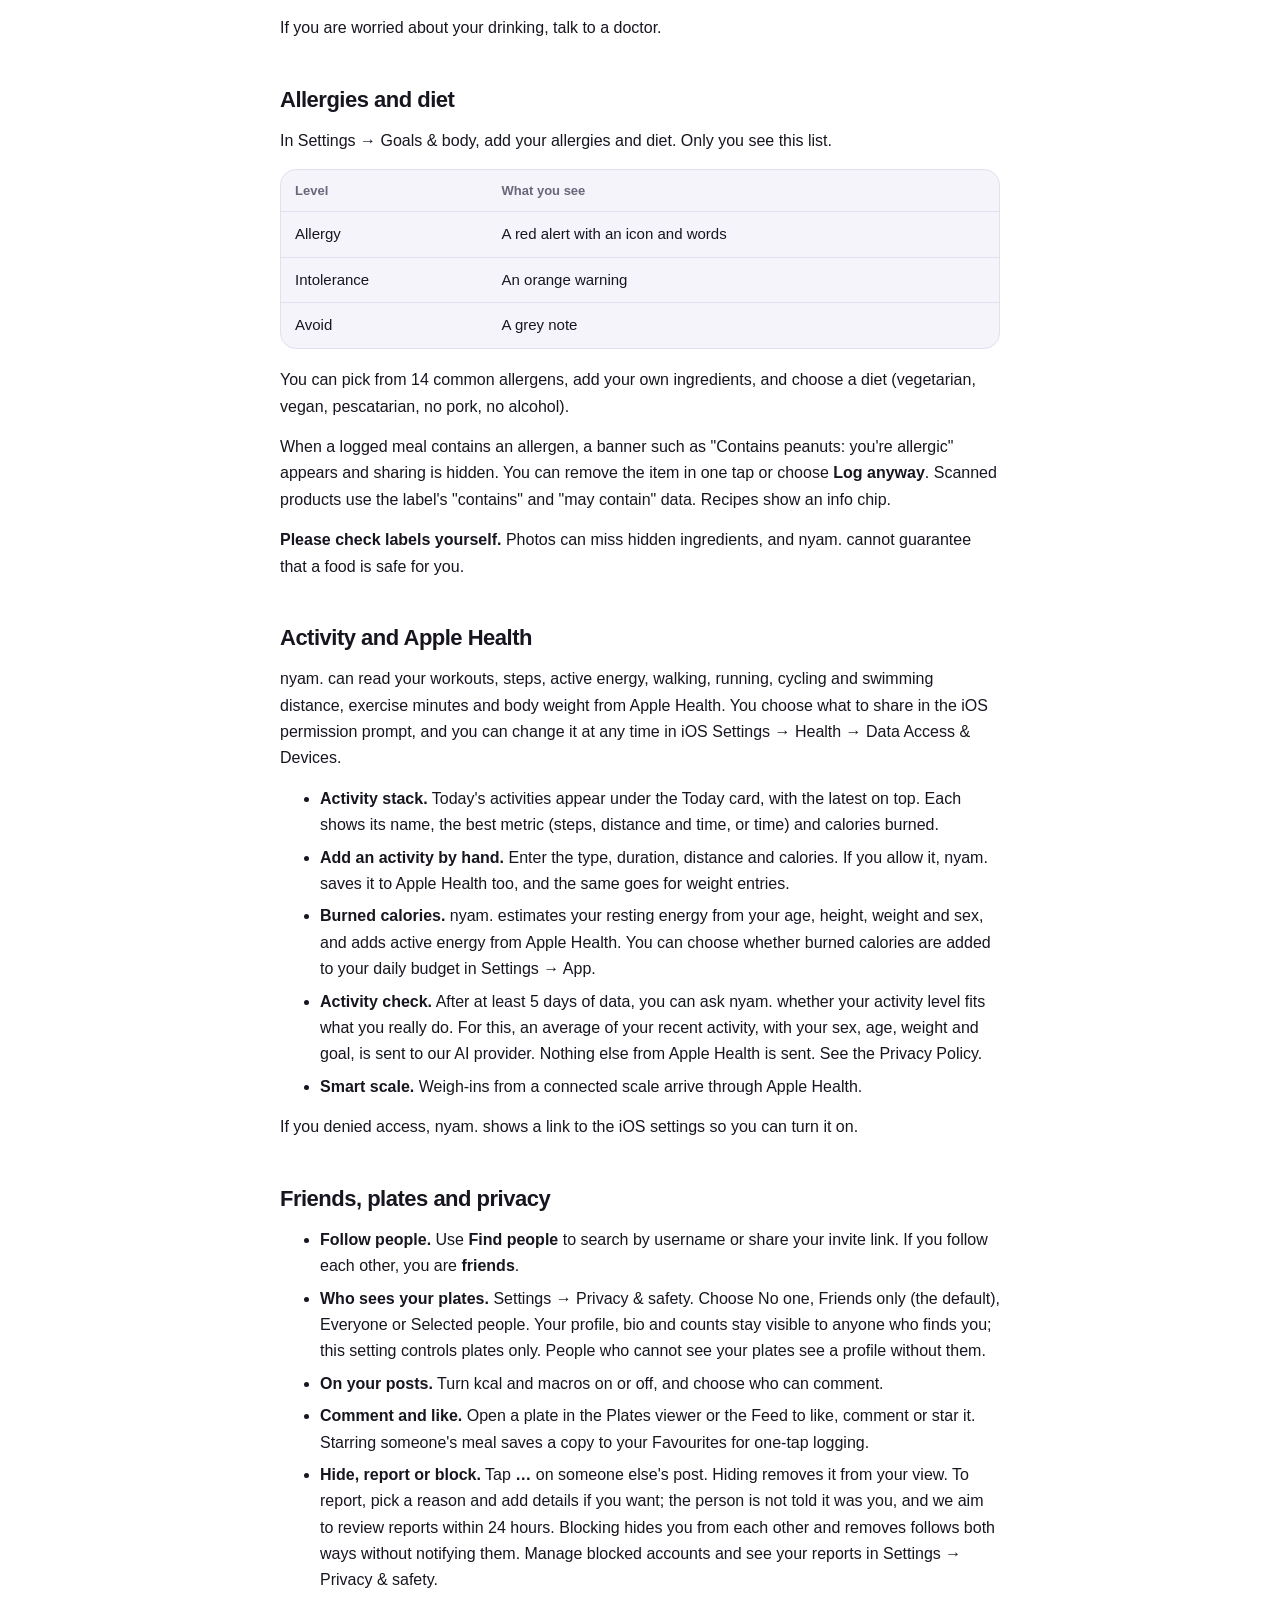
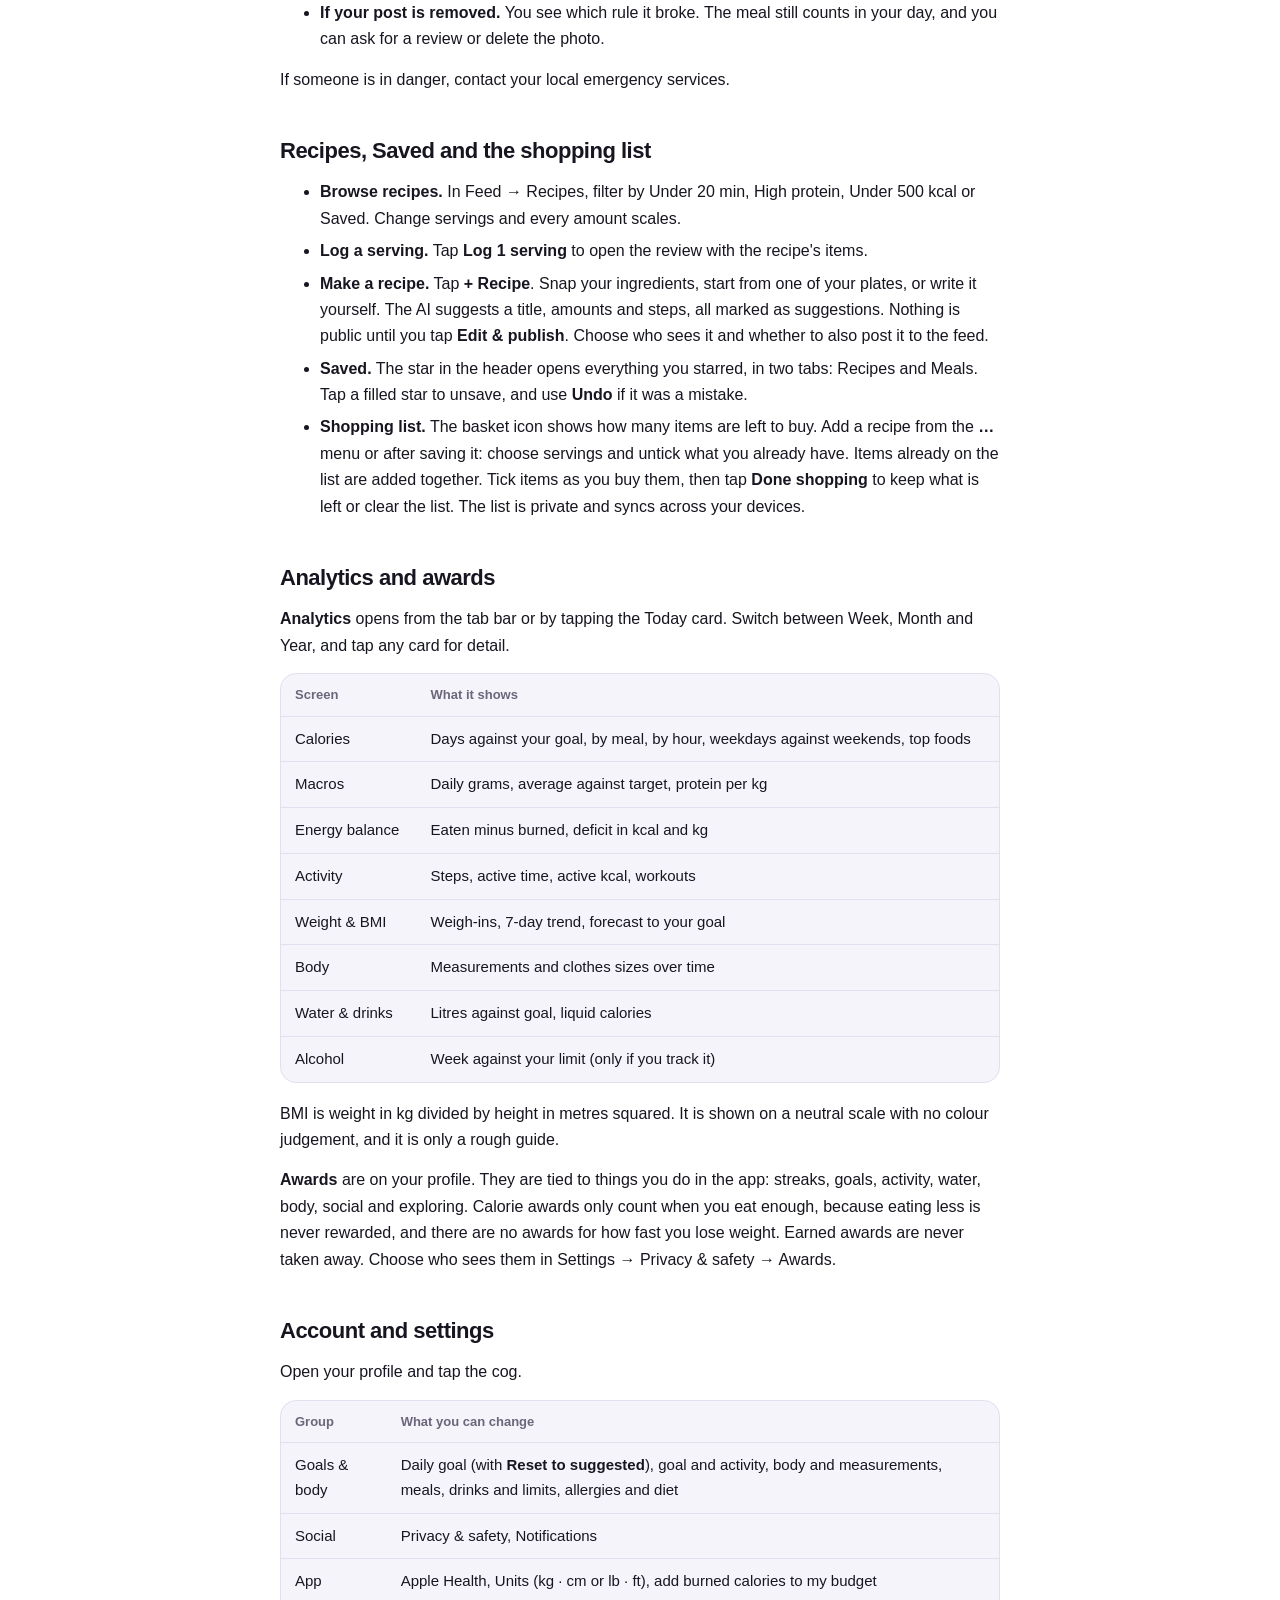
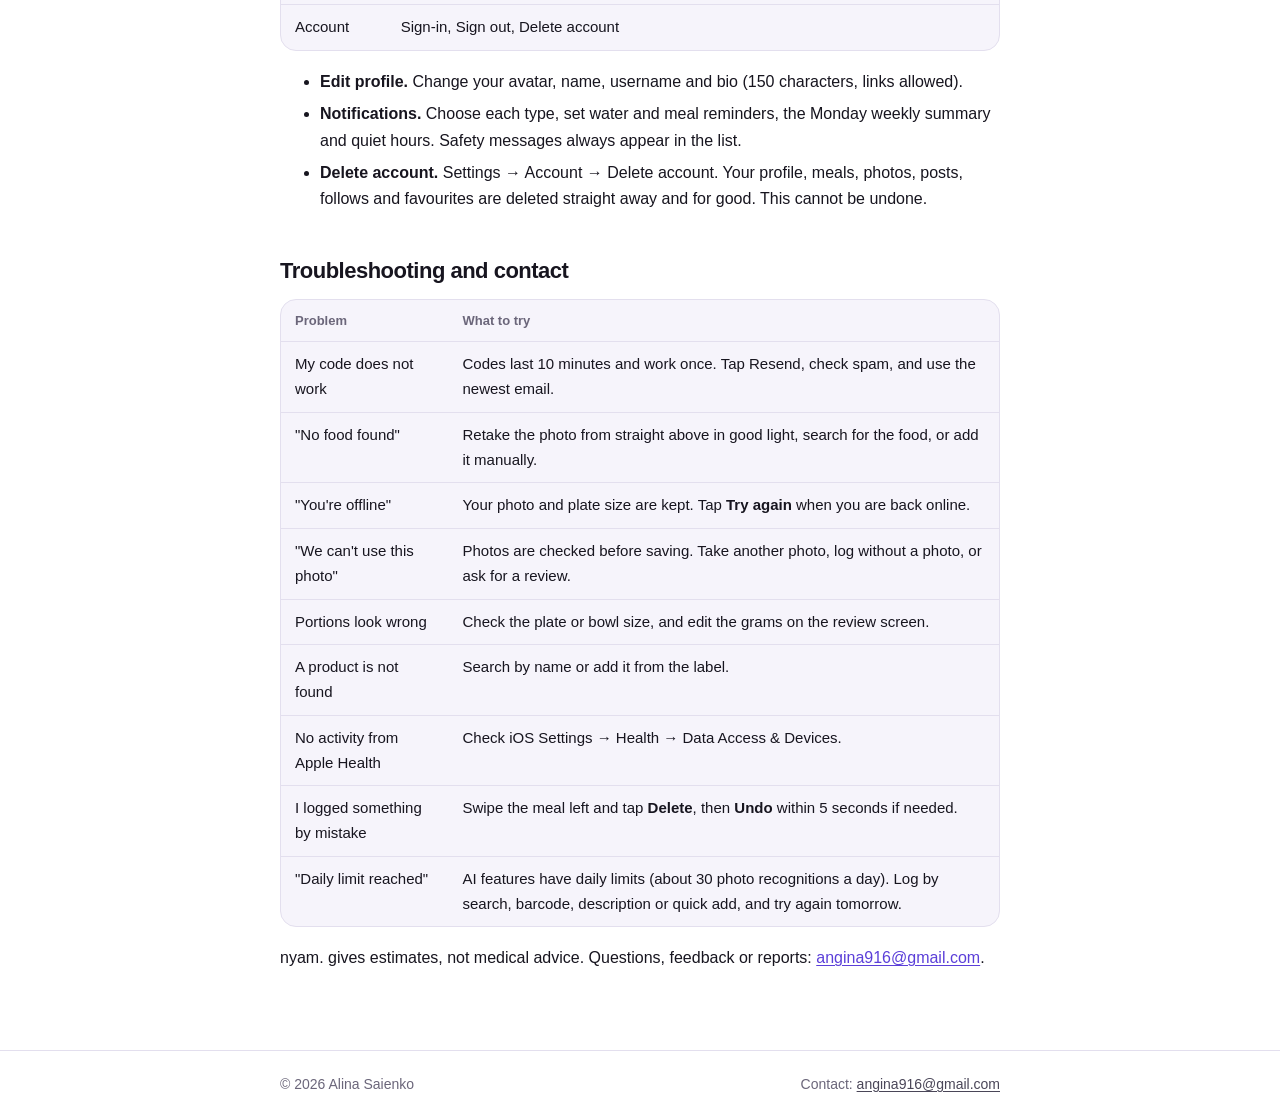
==== commit b012a802: "Add contact email to Help, Privacy and Terms pages Co-Authored-By: Claude Sonnet 5.5 <noreply@anthro" ====
--- a/help/index.html
+++ b/help/index.html
@@ -277,8 +277,8 @@
 </tr>
 </tbody>
 </table></div>
-<p>nyam. gives estimates, not medical advice. Questions, feedback or reports: [contact email].</p>
+<p>nyam. gives estimates, not medical advice. Questions, feedback or reports: <a href="mailto:angina916@gmail.com">angina916@gmail.com</a>.</p>
 </div></main>
-<footer><div class="wrap"><span>&copy; 2026 Alina Saienko</span><span>Contact: [contact email]</span></div></footer>
+<footer><div class="wrap"><span>&copy; 2026 Alina Saienko</span><span>Contact: <a href="mailto:angina916@gmail.com">angina916@gmail.com</a></span></div></footer>
 </body>
 </html>
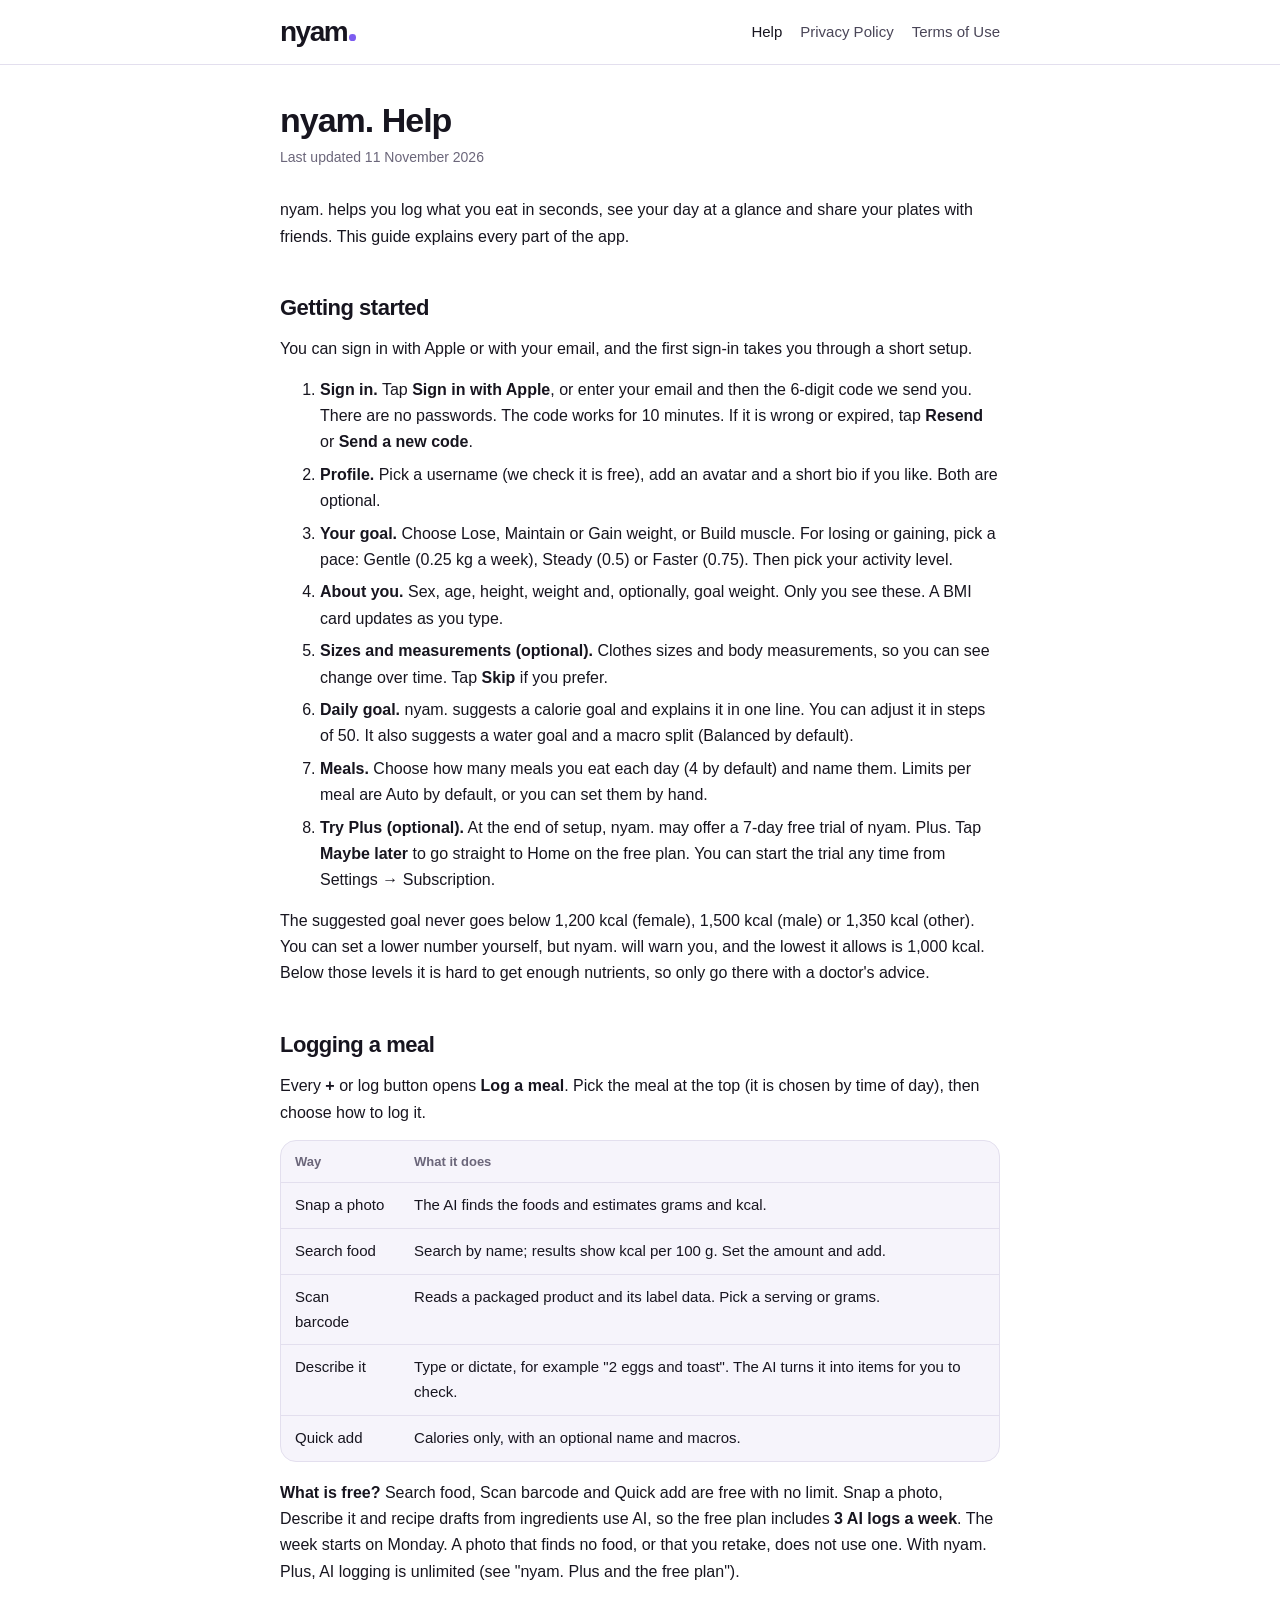
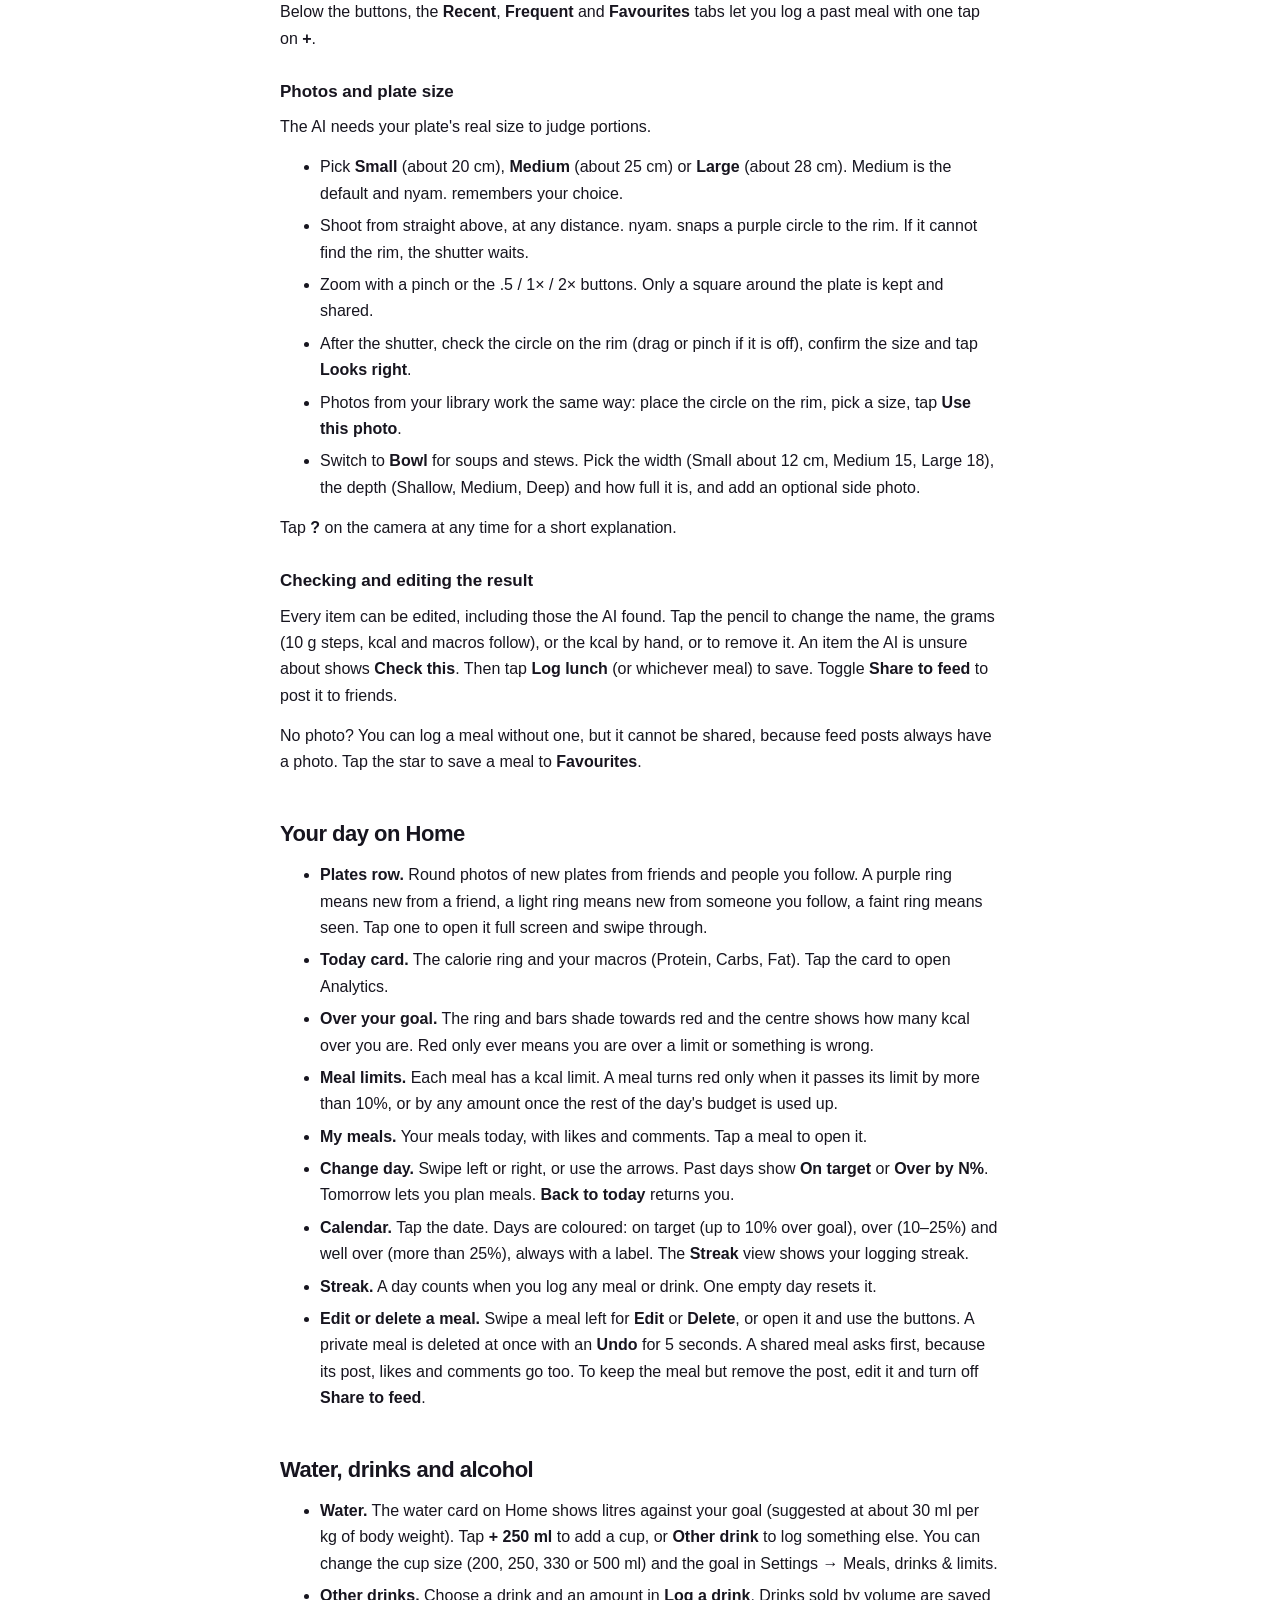
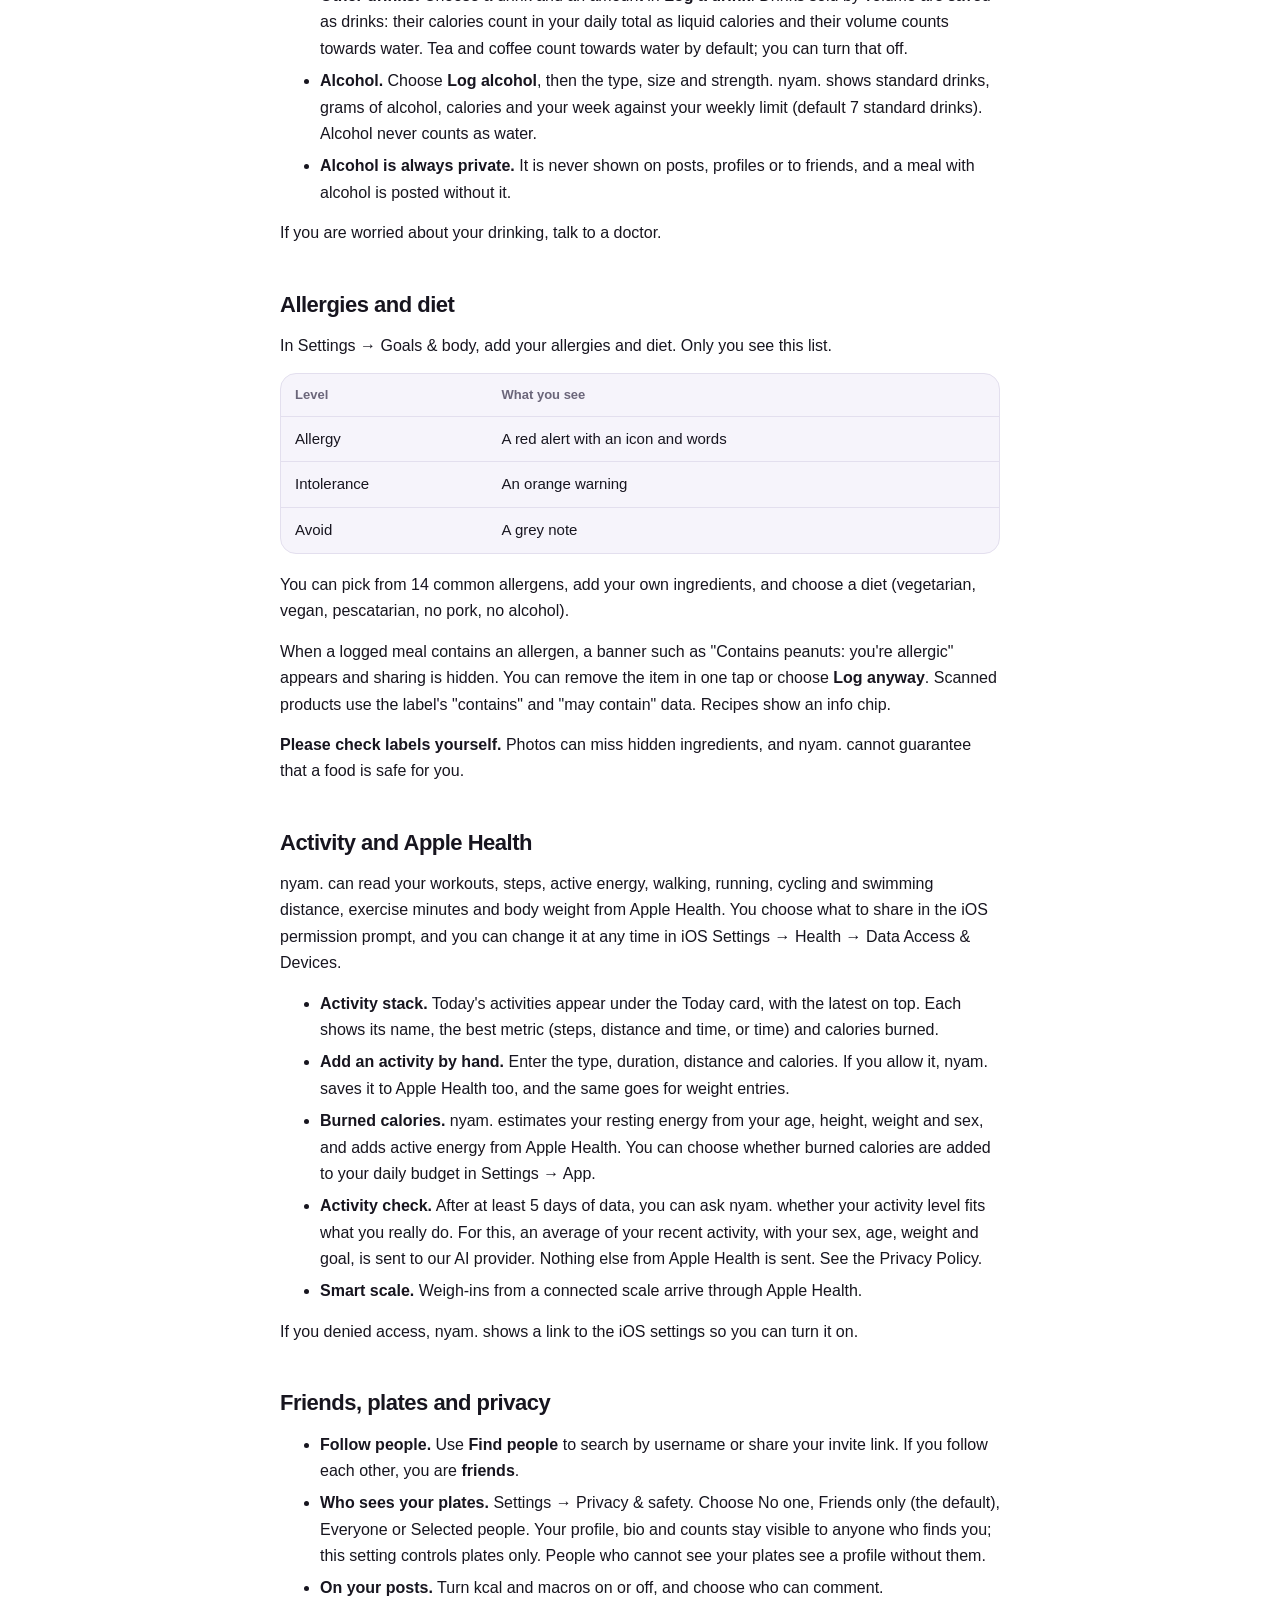
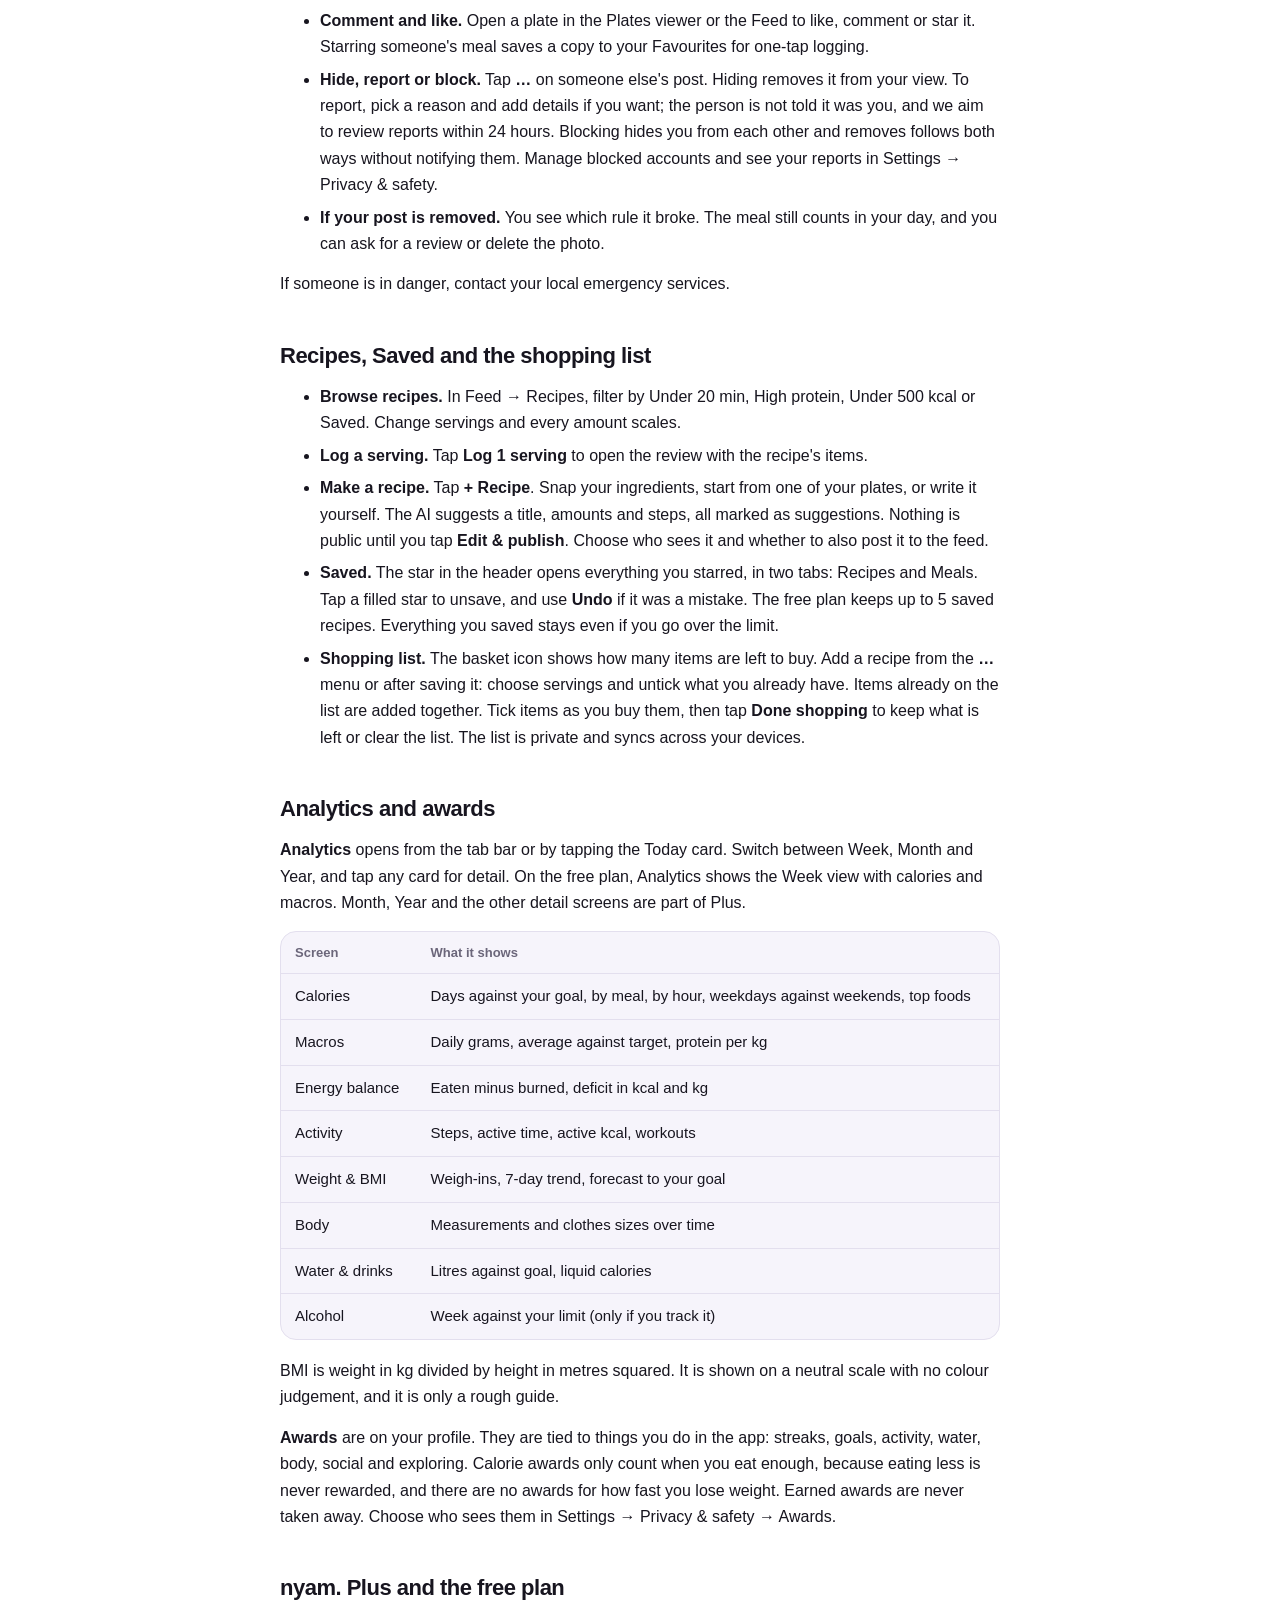
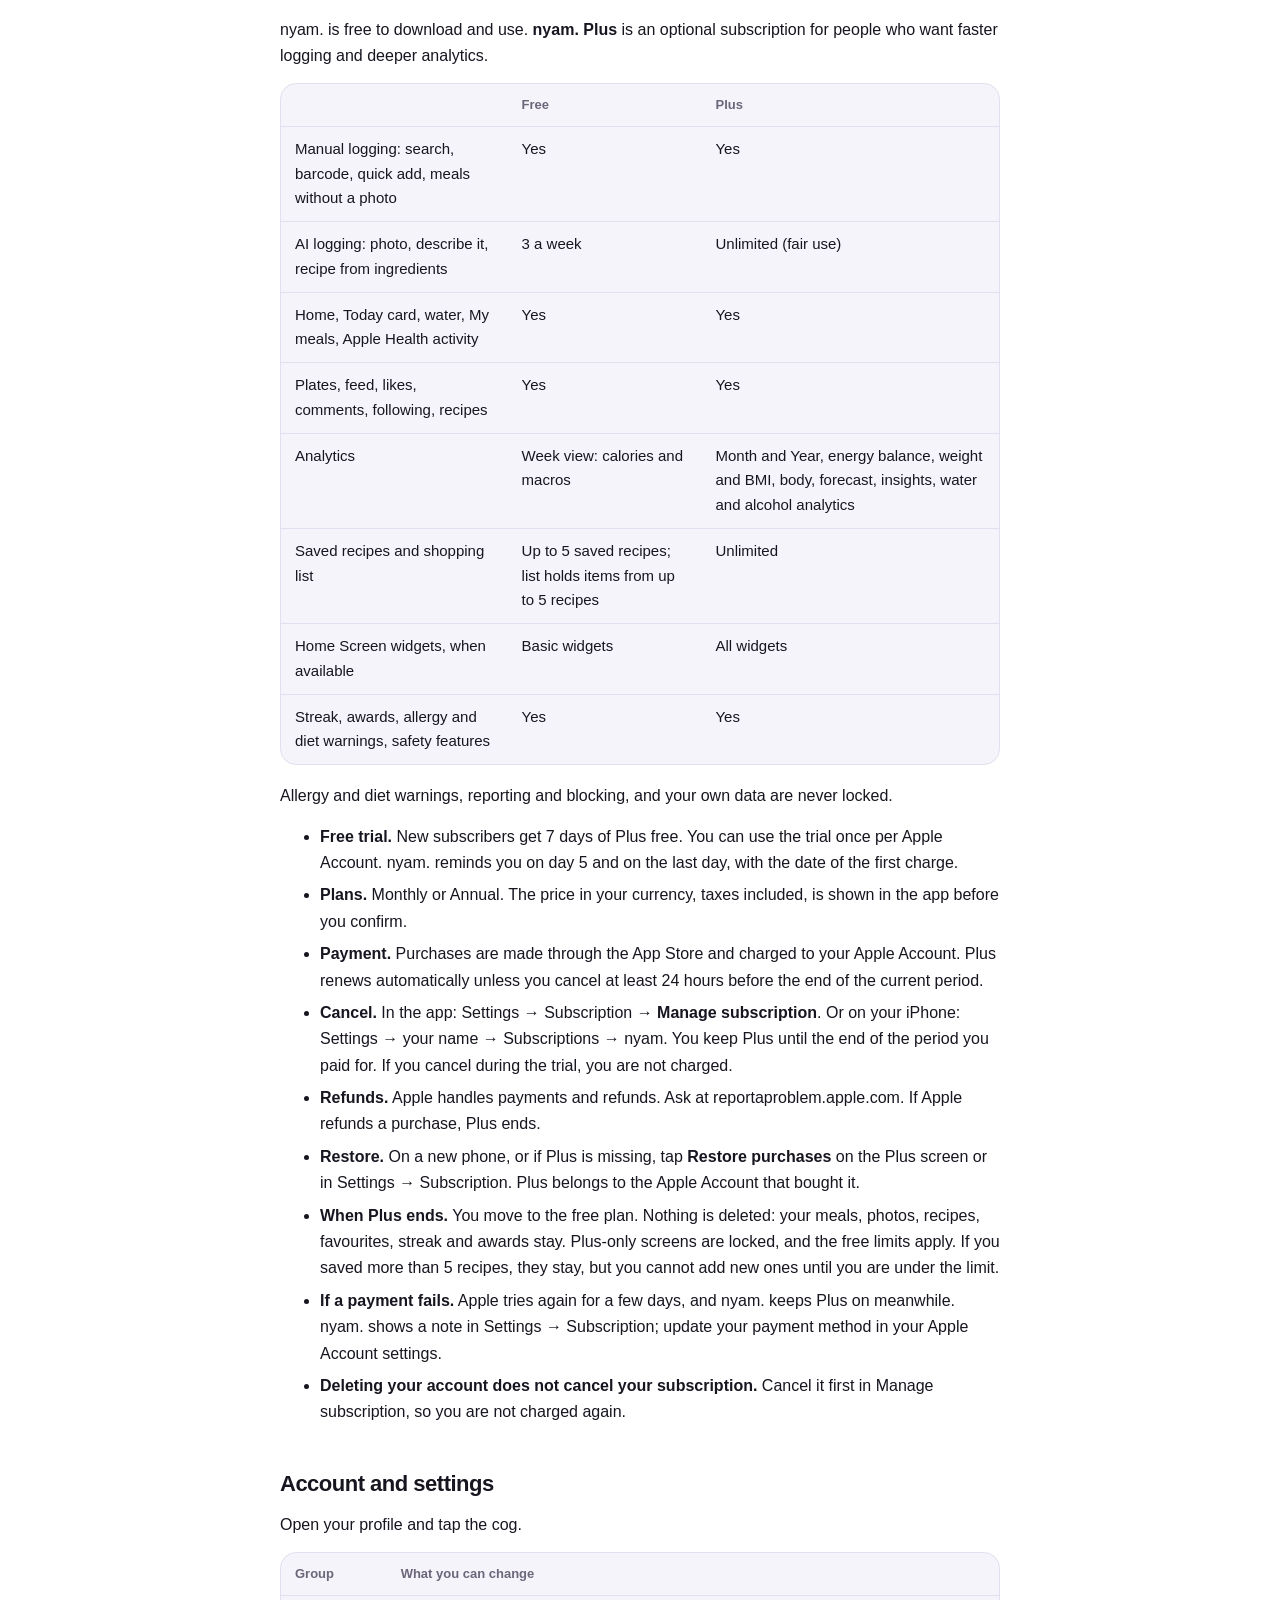
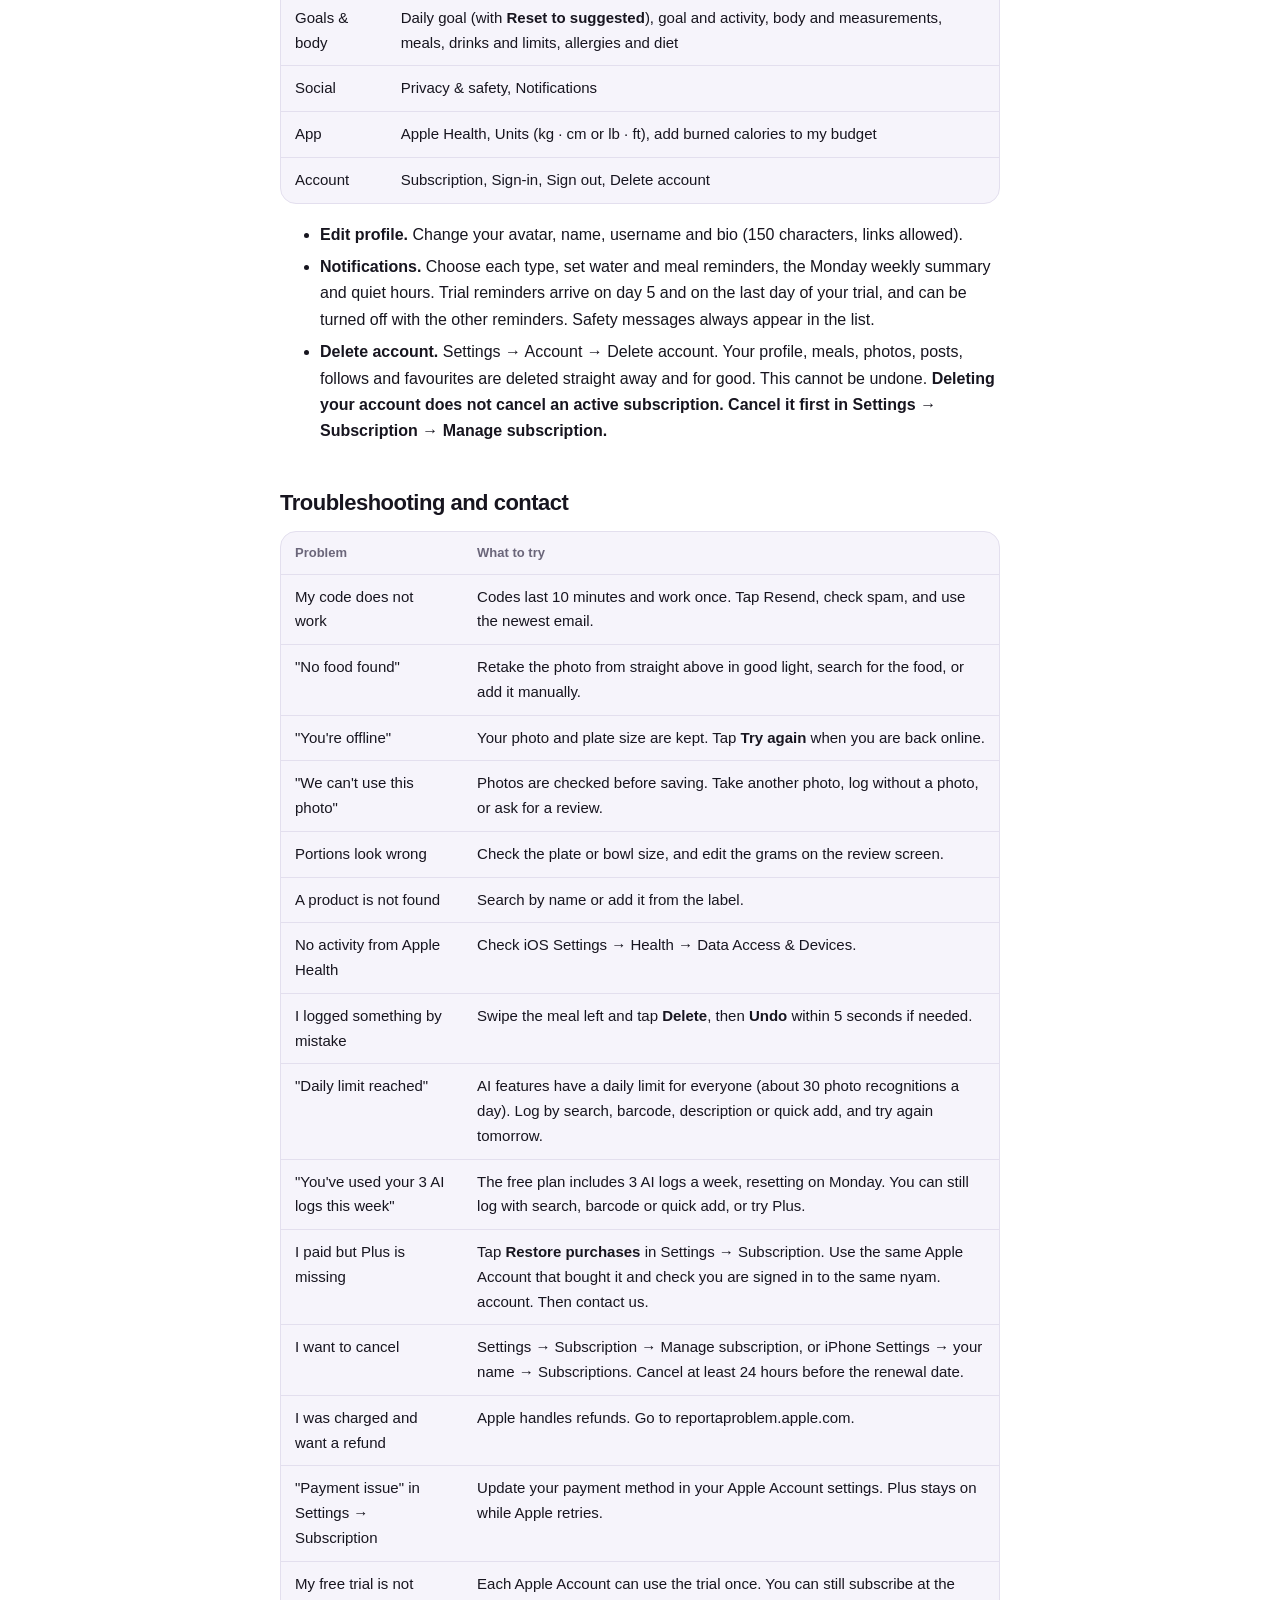
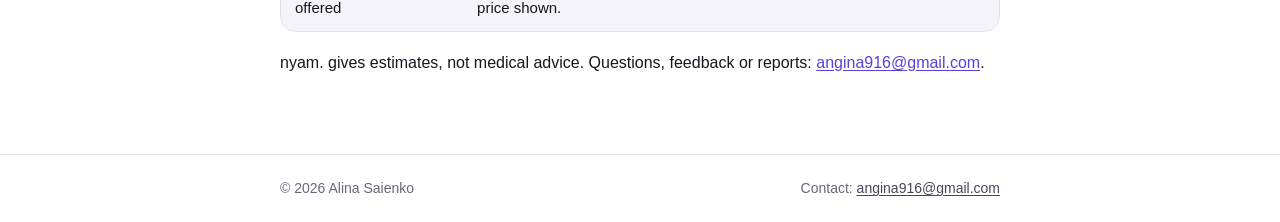
==== commit a7703cc3: "Add nyam. Plus (subscription) to Help, Privacy Policy and Terms of Use Help: free plan limits, Plus " ====
--- a/help/index.html
+++ b/help/index.html
@@ -15,7 +15,7 @@
 </div></header>
 <main><div class="wrap">
 <h1 id="nyam-help">nyam. Help</h1>
-<p class="updated">Last updated 3 November 2026</p>
+<p class="updated">Last updated 11 November 2026</p>
 <p>nyam. helps you log what you eat in seconds, see your day at a glance and share your plates with friends. This guide explains every part of the app.</p>
 <h2 id="getting-started">Getting started</h2>
 <p>You can sign in with Apple or with your email, and the first sign-in takes you through a short setup.</p>
@@ -27,6 +27,7 @@
 <li><strong>Sizes and measurements (optional).</strong> Clothes sizes and body measurements, so you can see change over time. Tap <strong>Skip</strong> if you prefer.</li>
 <li><strong>Daily goal.</strong> nyam. suggests a calorie goal and explains it in one line. You can adjust it in steps of 50. It also suggests a water goal and a macro split (Balanced by default).</li>
 <li><strong>Meals.</strong> Choose how many meals you eat each day (4 by default) and name them. Limits per meal are Auto by default, or you can set them by hand.</li>
+<li><strong>Try Plus (optional).</strong> At the end of setup, nyam. may offer a 7-day free trial of nyam. Plus. Tap <strong>Maybe later</strong> to go straight to Home on the free plan. You can start the trial any time from Settings → Subscription.</li>
 </ol>
 <p>The suggested goal never goes below 1,200 kcal (female), 1,500 kcal (male) or 1,350 kcal (other). You can set a lower number yourself, but nyam. will warn you, and the lowest it allows is 1,000 kcal. Below those levels it is hard to get enough nutrients, so only go there with a doctor's advice.</p>
 <h2 id="logging-a-meal">Logging a meal</h2>
@@ -61,6 +62,7 @@
 </tr>
 </tbody>
 </table></div>
+<p><strong>What is free?</strong> Search food, Scan barcode and Quick add are free with no limit. Snap a photo, Describe it and recipe drafts from ingredients use AI, so the free plan includes <strong>3 AI logs a week</strong>. The week starts on Monday. A photo that finds no food, or that you retake, does not use one. With nyam. Plus, AI logging is unlimited (see "nyam. Plus and the free plan").</p>
 <p>Below the buttons, the <strong>Recent</strong>, <strong>Frequent</strong> and <strong>Favourites</strong> tabs let you log a past meal with one tap on <strong>+</strong>.</p>
 <h3 id="photos-and-plate-size">Photos and plate size</h3>
 <p>The AI needs your plate's real size to judge portions.</p>
@@ -148,11 +150,11 @@
 <li><strong>Browse recipes.</strong> In Feed → Recipes, filter by Under 20 min, High protein, Under 500 kcal or Saved. Change servings and every amount scales.</li>
 <li><strong>Log a serving.</strong> Tap <strong>Log 1 serving</strong> to open the review with the recipe's items.</li>
 <li><strong>Make a recipe.</strong> Tap <strong>+ Recipe</strong>. Snap your ingredients, start from one of your plates, or write it yourself. The AI suggests a title, amounts and steps, all marked as suggestions. Nothing is public until you tap <strong>Edit &amp; publish</strong>. Choose who sees it and whether to also post it to the feed.</li>
-<li><strong>Saved.</strong> The star in the header opens everything you starred, in two tabs: Recipes and Meals. Tap a filled star to unsave, and use <strong>Undo</strong> if it was a mistake.</li>
+<li><strong>Saved.</strong> The star in the header opens everything you starred, in two tabs: Recipes and Meals. Tap a filled star to unsave, and use <strong>Undo</strong> if it was a mistake. The free plan keeps up to 5 saved recipes. Everything you saved stays even if you go over the limit.</li>
 <li><strong>Shopping list.</strong> The basket icon shows how many items are left to buy. Add a recipe from the <strong>…</strong> menu or after saving it: choose servings and untick what you already have. Items already on the list are added together. Tick items as you buy them, then tap <strong>Done shopping</strong> to keep what is left or clear the list. The list is private and syncs across your devices.</li>
 </ul>
 <h2 id="analytics-and-awards">Analytics and awards</h2>
-<p><strong>Analytics</strong> opens from the tab bar or by tapping the Today card. Switch between Week, Month and Year, and tap any card for detail.</p>
+<p><strong>Analytics</strong> opens from the tab bar or by tapping the Today card. Switch between Week, Month and Year, and tap any card for detail. On the free plan, Analytics shows the Week view with calories and macros. Month, Year and the other detail screens are part of Plus.</p>
 <div class="tablewrap"><table>
 <thead>
 <tr>
@@ -197,6 +199,71 @@
 </table></div>
 <p>BMI is weight in kg divided by height in metres squared. It is shown on a neutral scale with no colour judgement, and it is only a rough guide.</p>
 <p><strong>Awards</strong> are on your profile. They are tied to things you do in the app: streaks, goals, activity, water, body, social and exploring. Calorie awards only count when you eat enough, because eating less is never rewarded, and there are no awards for how fast you lose weight. Earned awards are never taken away. Choose who sees them in Settings → Privacy &amp; safety → Awards.</p>
+<h2 id="nyam-plus-and-the-free-plan">nyam. Plus and the free plan</h2>
+<p>nyam. is free to download and use. <strong>nyam. Plus</strong> is an optional subscription for people who want faster logging and deeper analytics.</p>
+<div class="tablewrap"><table>
+<thead>
+<tr>
+<th></th>
+<th>Free</th>
+<th>Plus</th>
+</tr>
+</thead>
+<tbody>
+<tr>
+<td>Manual logging: search, barcode, quick add, meals without a photo</td>
+<td>Yes</td>
+<td>Yes</td>
+</tr>
+<tr>
+<td>AI logging: photo, describe it, recipe from ingredients</td>
+<td>3 a week</td>
+<td>Unlimited (fair use)</td>
+</tr>
+<tr>
+<td>Home, Today card, water, My meals, Apple Health activity</td>
+<td>Yes</td>
+<td>Yes</td>
+</tr>
+<tr>
+<td>Plates, feed, likes, comments, following, recipes</td>
+<td>Yes</td>
+<td>Yes</td>
+</tr>
+<tr>
+<td>Analytics</td>
+<td>Week view: calories and macros</td>
+<td>Month and Year, energy balance, weight and BMI, body, forecast, insights, water and alcohol analytics</td>
+</tr>
+<tr>
+<td>Saved recipes and shopping list</td>
+<td>Up to 5 saved recipes; list holds items from up to 5 recipes</td>
+<td>Unlimited</td>
+</tr>
+<tr>
+<td>Home Screen widgets, when available</td>
+<td>Basic widgets</td>
+<td>All widgets</td>
+</tr>
+<tr>
+<td>Streak, awards, allergy and diet warnings, safety features</td>
+<td>Yes</td>
+<td>Yes</td>
+</tr>
+</tbody>
+</table></div>
+<p>Allergy and diet warnings, reporting and blocking, and your own data are never locked.</p>
+<ul>
+<li><strong>Free trial.</strong> New subscribers get 7 days of Plus free. You can use the trial once per Apple Account. nyam. reminds you on day 5 and on the last day, with the date of the first charge.</li>
+<li><strong>Plans.</strong> Monthly or Annual. The price in your currency, taxes included, is shown in the app before you confirm.</li>
+<li><strong>Payment.</strong> Purchases are made through the App Store and charged to your Apple Account. Plus renews automatically unless you cancel at least 24 hours before the end of the current period.</li>
+<li><strong>Cancel.</strong> In the app: Settings → Subscription → <strong>Manage subscription</strong>. Or on your iPhone: Settings → your name → Subscriptions → nyam. You keep Plus until the end of the period you paid for. If you cancel during the trial, you are not charged.</li>
+<li><strong>Refunds.</strong> Apple handles payments and refunds. Ask at reportaproblem.apple.com. If Apple refunds a purchase, Plus ends.</li>
+<li><strong>Restore.</strong> On a new phone, or if Plus is missing, tap <strong>Restore purchases</strong> on the Plus screen or in Settings → Subscription. Plus belongs to the Apple Account that bought it.</li>
+<li><strong>When Plus ends.</strong> You move to the free plan. Nothing is deleted: your meals, photos, recipes, favourites, streak and awards stay. Plus-only screens are locked, and the free limits apply. If you saved more than 5 recipes, they stay, but you cannot add new ones until you are under the limit.</li>
+<li><strong>If a payment fails.</strong> Apple tries again for a few days, and nyam. keeps Plus on meanwhile. nyam. shows a note in Settings → Subscription; update your payment method in your Apple Account settings.</li>
+<li><strong>Deleting your account does not cancel your subscription.</strong> Cancel it first in Manage subscription, so you are not charged again.</li>
+</ul>
 <h2 id="account-and-settings">Account and settings</h2>
 <p>Open your profile and tap the cog.</p>
 <div class="tablewrap"><table>
@@ -221,14 +288,14 @@
 </tr>
 <tr>
 <td>Account</td>
-<td>Sign-in, Sign out, Delete account</td>
+<td>Subscription, Sign-in, Sign out, Delete account</td>
 </tr>
 </tbody>
 </table></div>
 <ul>
 <li><strong>Edit profile.</strong> Change your avatar, name, username and bio (150 characters, links allowed).</li>
-<li><strong>Notifications.</strong> Choose each type, set water and meal reminders, the Monday weekly summary and quiet hours. Safety messages always appear in the list.</li>
-<li><strong>Delete account.</strong> Settings → Account → Delete account. Your profile, meals, photos, posts, follows and favourites are deleted straight away and for good. This cannot be undone.</li>
+<li><strong>Notifications.</strong> Choose each type, set water and meal reminders, the Monday weekly summary and quiet hours. Trial reminders arrive on day 5 and on the last day of your trial, and can be turned off with the other reminders. Safety messages always appear in the list.</li>
+<li><strong>Delete account.</strong> Settings → Account → Delete account. Your profile, meals, photos, posts, follows and favourites are deleted straight away and for good. This cannot be undone. <strong>Deleting your account does not cancel an active subscription. Cancel it first in Settings → Subscription → Manage subscription.</strong></li>
 </ul>
 <h2 id="troubleshooting-and-contact">Troubleshooting and contact</h2>
 <div class="tablewrap"><table>
@@ -273,7 +340,31 @@
 </tr>
 <tr>
 <td>"Daily limit reached"</td>
-<td>AI features have daily limits (about 30 photo recognitions a day). Log by search, barcode, description or quick add, and try again tomorrow.</td>
+<td>AI features have a daily limit for everyone (about 30 photo recognitions a day). Log by search, barcode, description or quick add, and try again tomorrow.</td>
+</tr>
+<tr>
+<td>"You've used your 3 AI logs this week"</td>
+<td>The free plan includes 3 AI logs a week, resetting on Monday. You can still log with search, barcode or quick add, or try Plus.</td>
+</tr>
+<tr>
+<td>I paid but Plus is missing</td>
+<td>Tap <strong>Restore purchases</strong> in Settings → Subscription. Use the same Apple Account that bought it and check you are signed in to the same nyam. account. Then contact us.</td>
+</tr>
+<tr>
+<td>I want to cancel</td>
+<td>Settings → Subscription → Manage subscription, or iPhone Settings → your name → Subscriptions. Cancel at least 24 hours before the renewal date.</td>
+</tr>
+<tr>
+<td>I was charged and want a refund</td>
+<td>Apple handles refunds. Go to reportaproblem.apple.com.</td>
+</tr>
+<tr>
+<td>"Payment issue" in Settings → Subscription</td>
+<td>Update your payment method in your Apple Account settings. Plus stays on while Apple retries.</td>
+</tr>
+<tr>
+<td>My free trial is not offered</td>
+<td>Each Apple Account can use the trial once. You can still subscribe at the price shown.</td>
 </tr>
 </tbody>
 </table></div>
